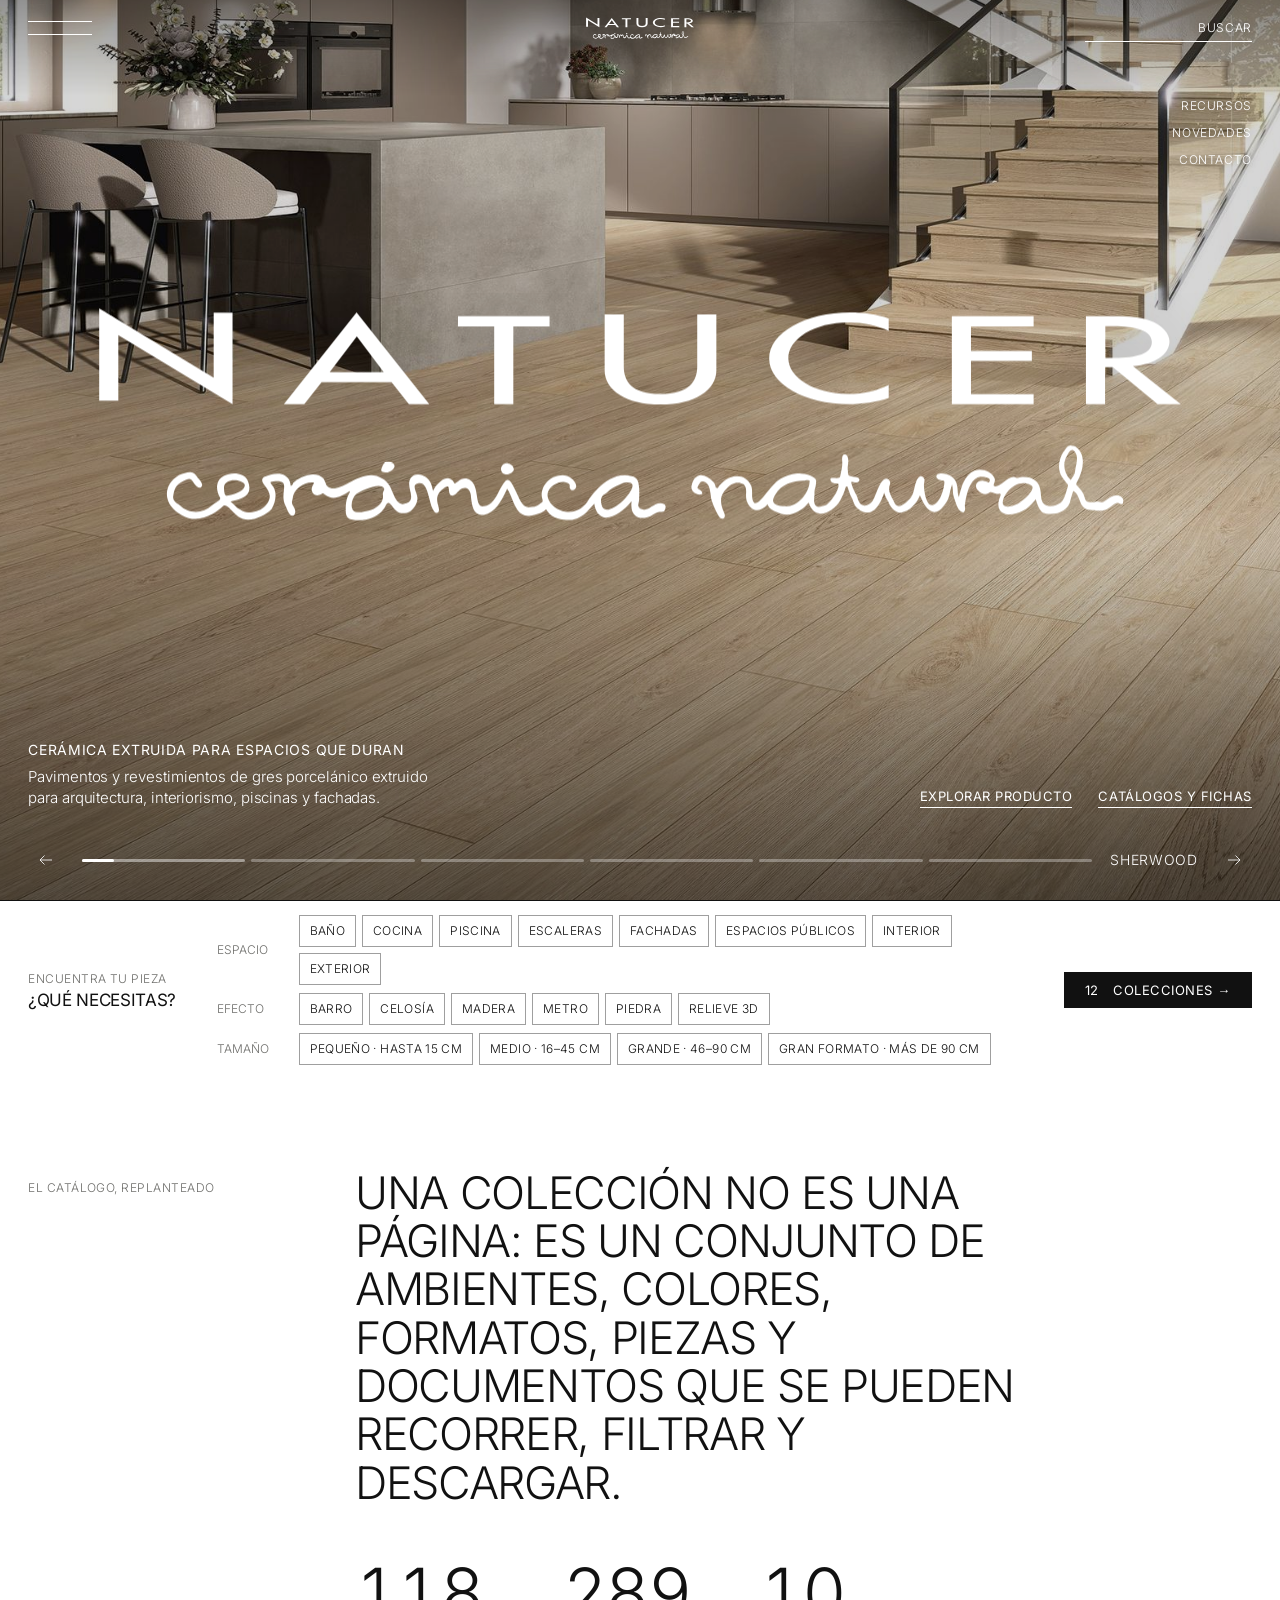
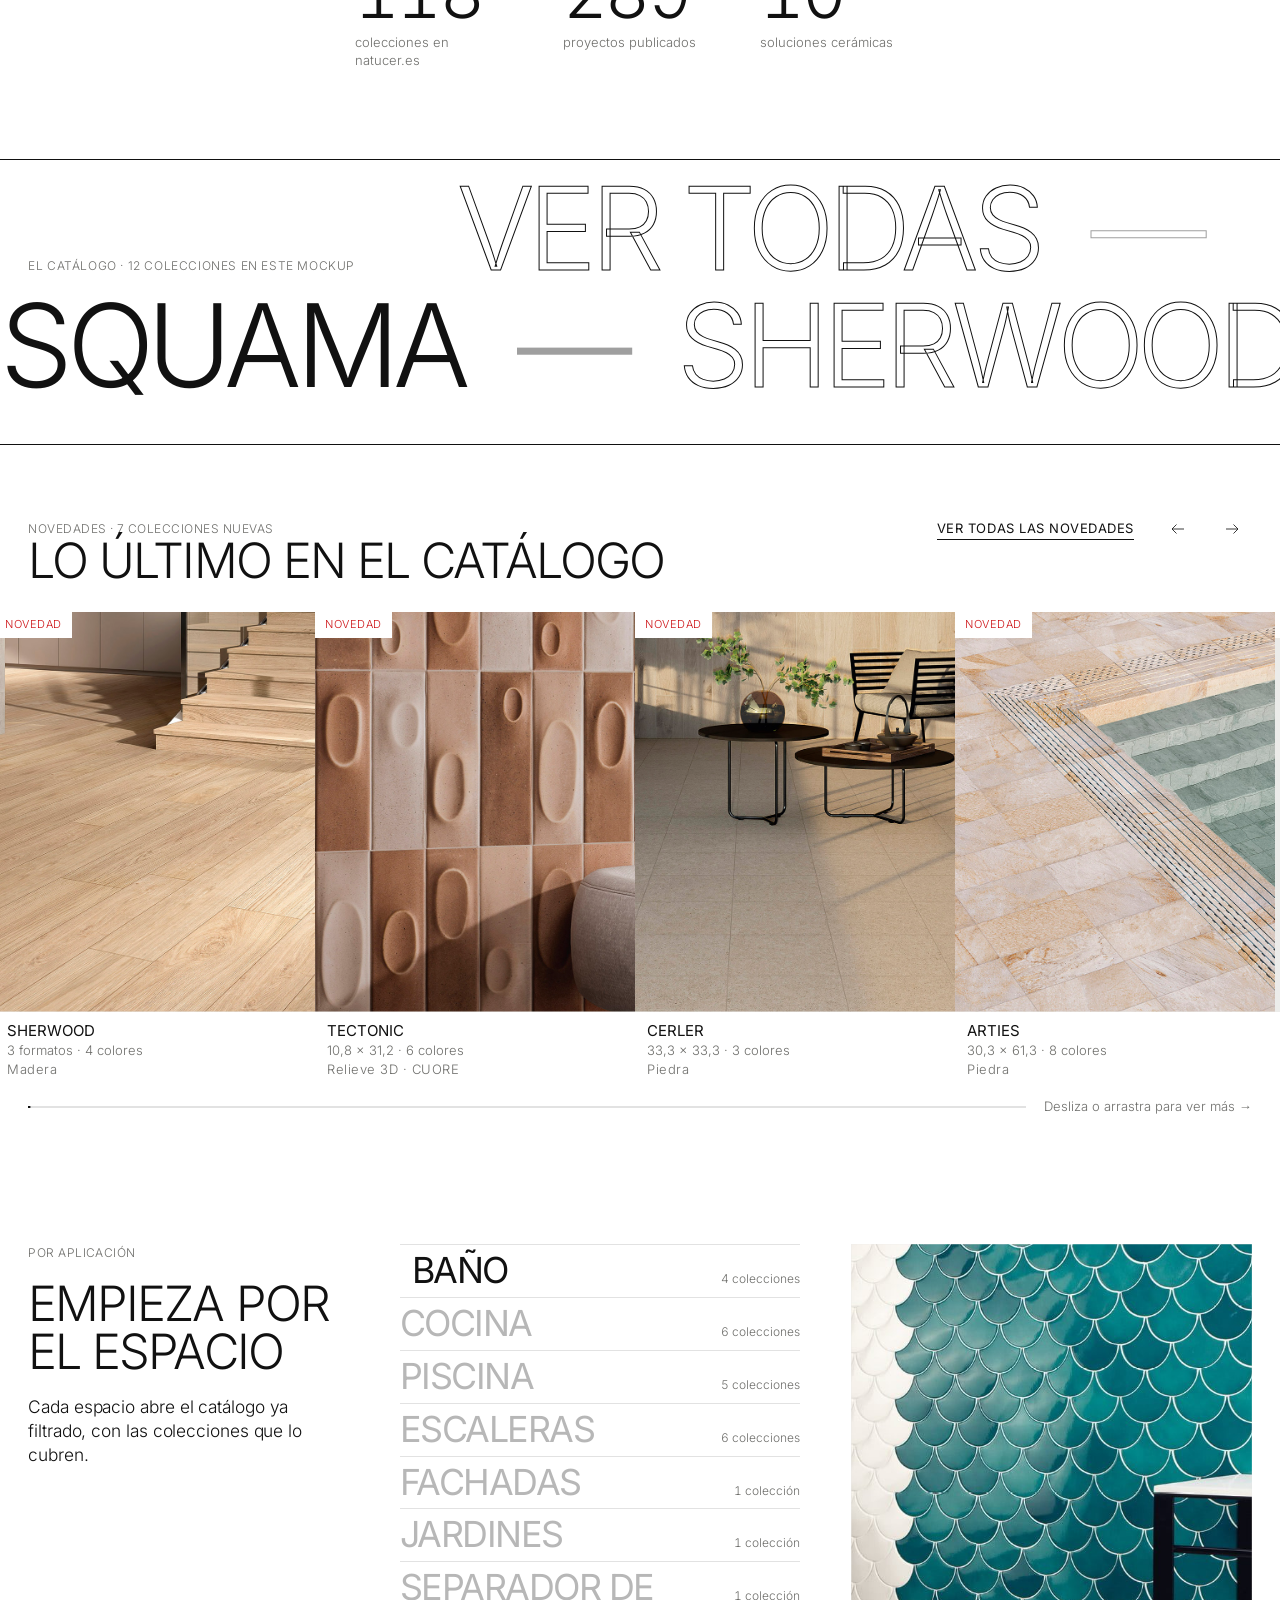
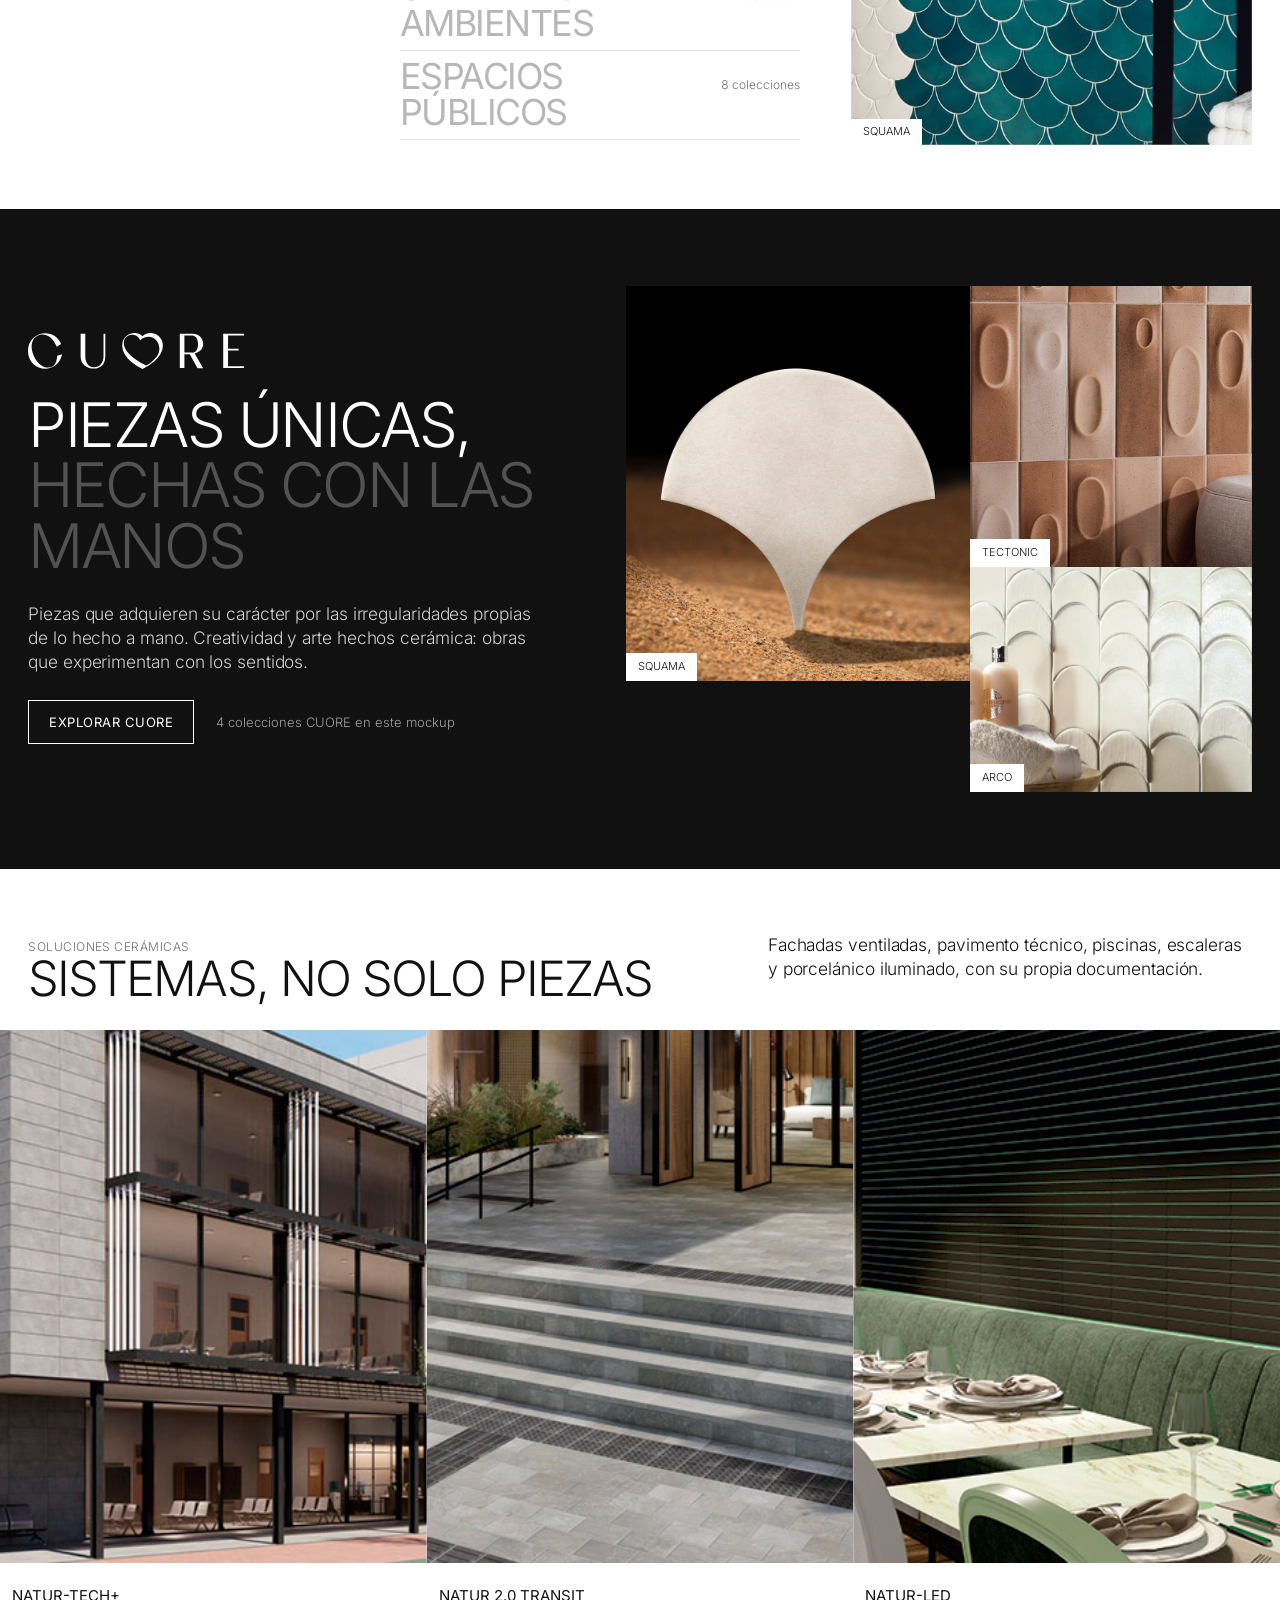
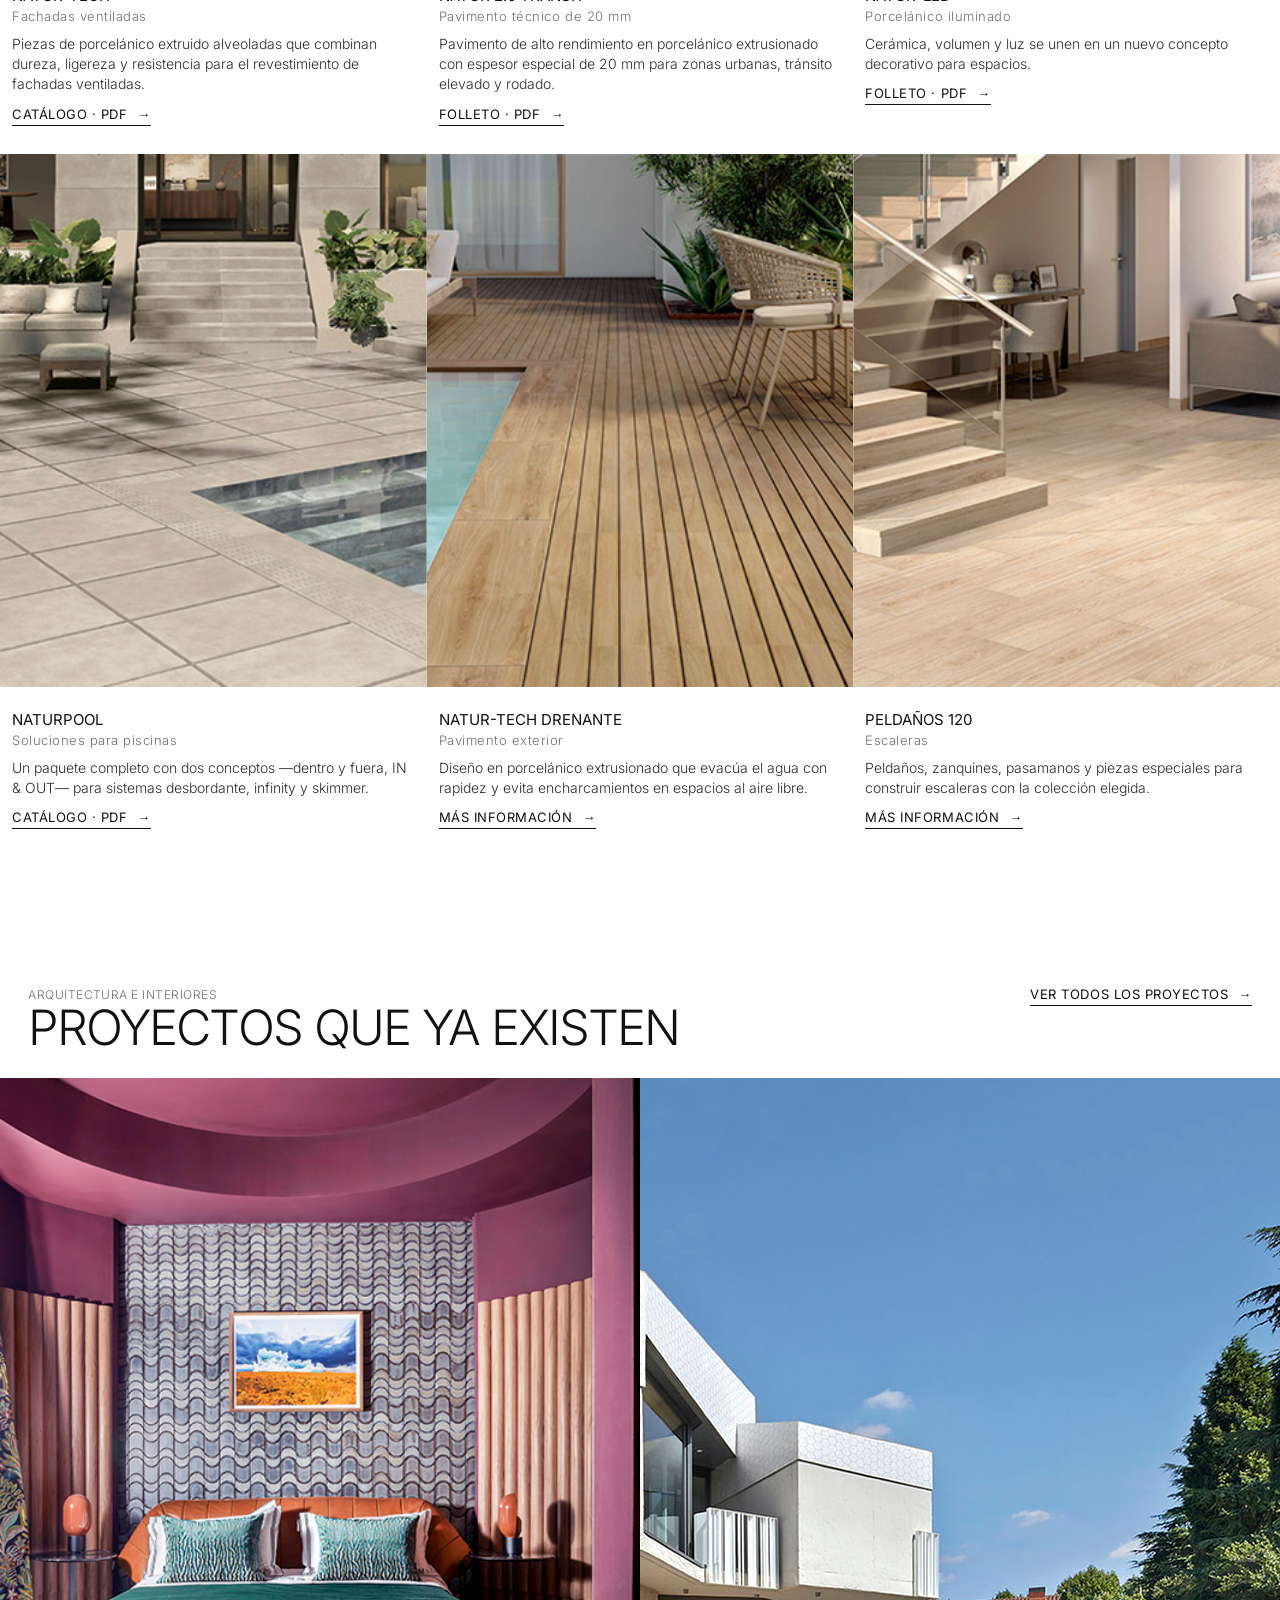
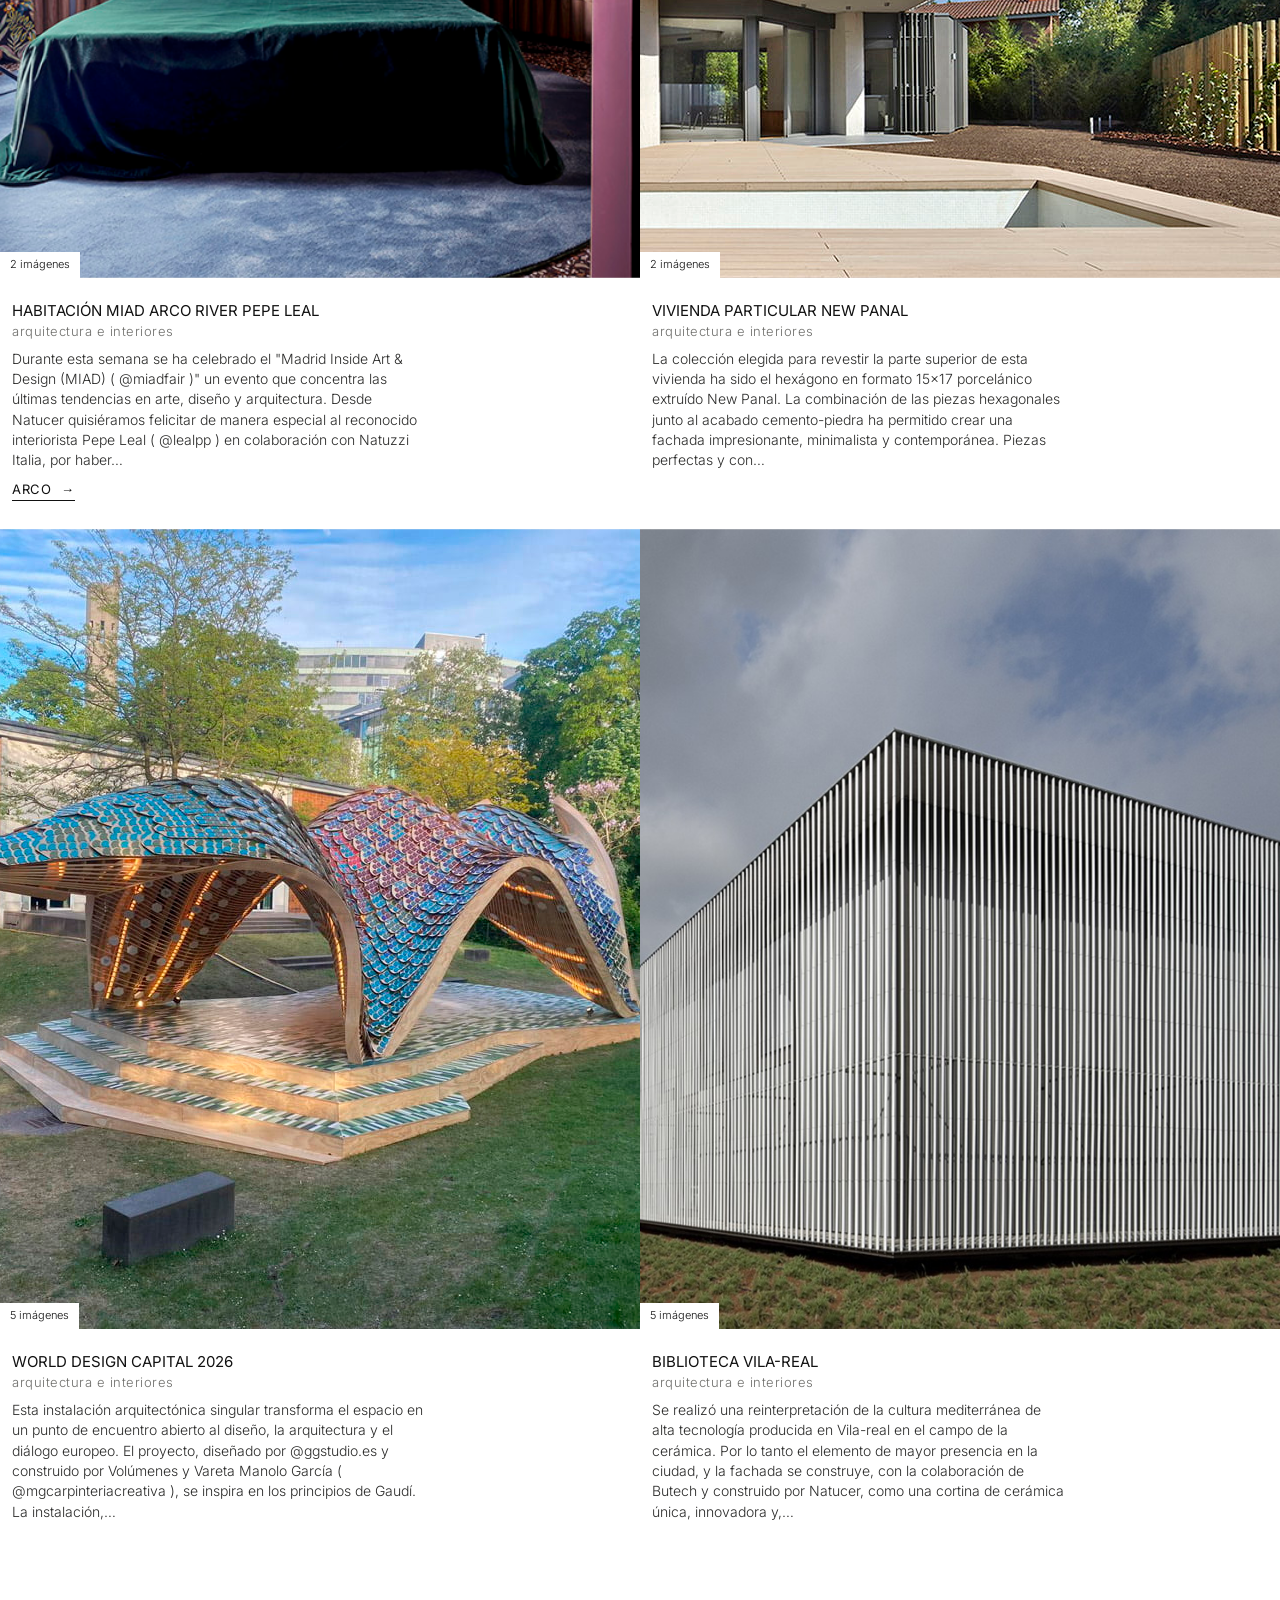
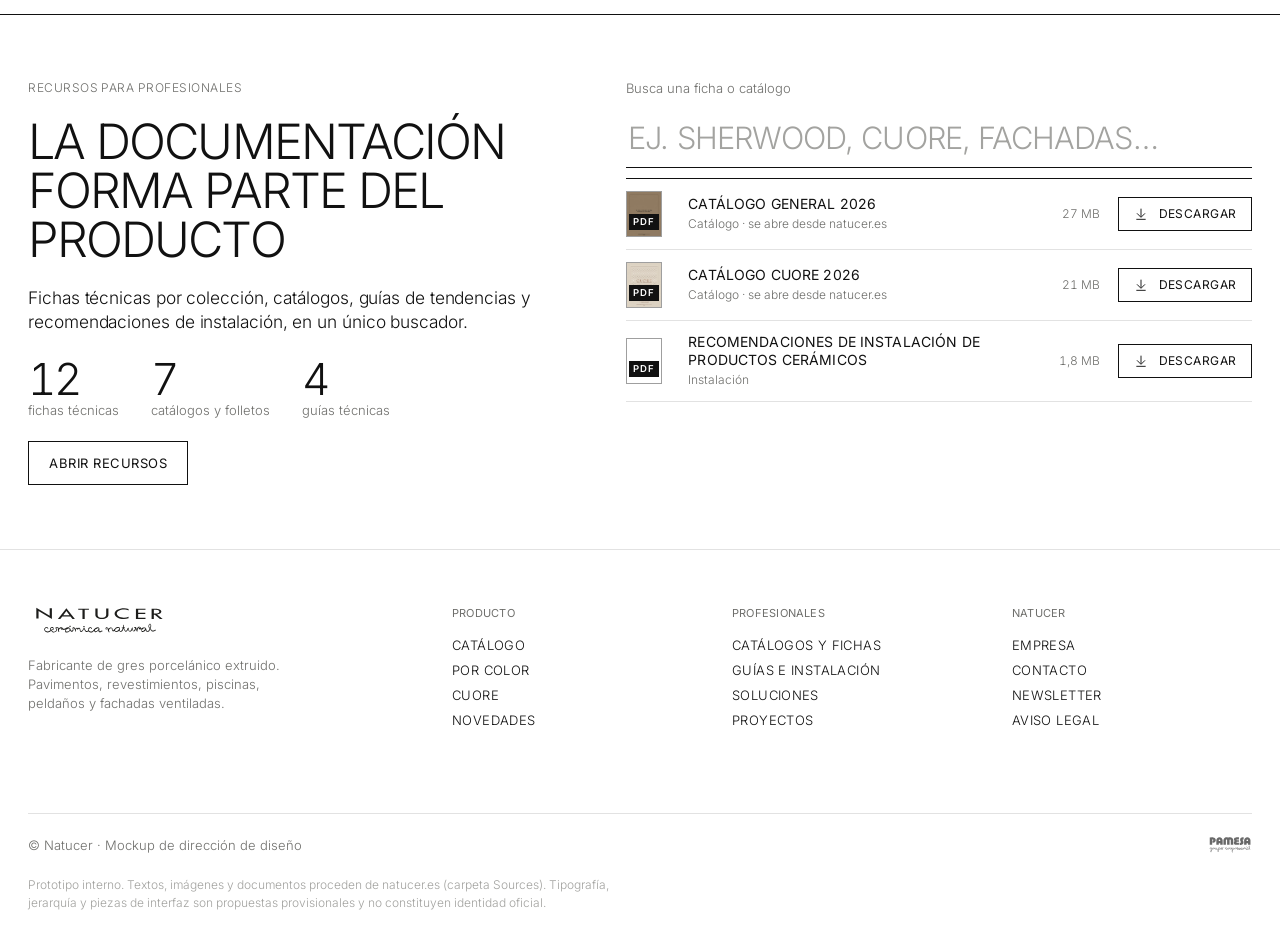
==== index.html @ c1e577dc "Web publicada del mockup Natucer Co-authored-by: Copilot <223556219+Copilot@users.noreply.github.com" ====
<!doctype html>
<html lang="es">
<head>
  <meta charset="utf-8">
  <meta name="viewport" content="width=device-width, initial-scale=1">
  <title>Natucer Â· CerÃ¡mica natural â€” Mockup de la nueva web</title>
  <meta name="description" content="Prototipo de direcciÃ³n para la futura web de Natucer: descubrimiento de producto, colecciones y documentaciÃ³n tÃ©cnica.">
  <meta name="robots" content="noindex, nofollow">
  <meta name="theme-color" content="#ffffff">
  <link rel="icon" href="assets/favicon.ico">
  <link rel="stylesheet" href="css/styles.css">
</head>
<body>
  <a class="skip-link" href="#main">Saltar al contenido</a>
  <div id="site-header"></div>
  <main id="main" tabindex="-1"></main>
  <div id="site-footer"></div>
  <div id="overlay-root"></div>
  <div id="toast" class="toast" role="status" aria-live="polite"></div>
  <noscript>Este prototipo necesita JavaScript.</noscript>
  <script src="js/data.js"></script>
  <script src="js/app.js"></script>
</body>
</html>
---- css/styles.css ----
/* Tokens de diseño — Natucer mockup (dirección v2: blanco, tinta, grotesca)
   Referencias de estilo: ERRE Arquitectura y Living Ceramics. Fondo blanco, texto casi negro,
   una sola sans, títulos en versales grandes, pies pequeños en gris. La fotografía es el color.
   Tipografía: PROVISIONAL (Inter, OFL; Zara usa Helvetica Now, comercial). Natucer no publica fuentes propias.
   El rojo #cd1316 (el acento más frecuente del CSS actual) se reserva para «Novedad». */

@font-face {
  font-family: "Inter";
  src: url([data-uri]) format("woff2");
  font-weight: 300 600;
  font-display: swap;
}

:root {
  --ink: #111111;
  --ink-soft: #2b2b2a;
  --muted: #6f6f6c;
  --faint: #a3a3a0;
  --paper: #ffffff;
  --paper-2: #f4f4f2;
  --stone: #ececea;
  --white: #ffffff;
  --line: rgba(17, 17, 17, 0.12);
  --line-strong: rgba(17, 17, 17, 0.4);
  --accent: #cd1316;
  --cuore: #111111;

  --sans: "Inter", "Helvetica Neue", Helvetica, Arial, sans-serif;
  --serif: var(--sans);

  --gutter: clamp(14px, 2.2vw, 32px);
  --maxw: 1800px;
  --header-h: 56px;
  --ease: cubic-bezier(0.2, 0.6, 0.2, 1);
  --t: 220ms;
  --pill: 0px;
}

@media (max-width: 760px) {
  :root { --header-h: 52px; }
}

/* Borde del contenedor: en pantallas m�s anchas que --maxw el contenido se centra; los elementos a sangre (hero) se alinean con �l */
:root { --edge: max(var(--gutter), calc((100vw - var(--maxw)) / 2 + var(--gutter))); }
@media (min-width: 2200px) { :root { --maxw: 2200px; --gutter: 44px; } }


*, *::before, *::after { box-sizing: border-box; }
html { -webkit-text-size-adjust: 100%; scroll-behavior: smooth; scroll-padding-top: calc(var(--header-h) + 16px); }
body {
  margin: 0;
  background: var(--paper);
  color: var(--ink);
  font-family: var(--sans);
  font-size: 16px;
  line-height: 1.55;
  -webkit-font-smoothing: antialiased;
  text-rendering: optimizeLegibility;
}
img, svg { display: block; max-width: 100%; }
img { height: auto; }
a { color: inherit; text-decoration: none; }
button { font: inherit; color: inherit; background: none; border: 0; padding: 0; cursor: pointer; }
input, select { font: inherit; color: inherit; }
h1, h2, h3, h4, p, ul, ol, dl, dd, figure { margin: 0; }
h1, h2, h3, h4 { font-weight: 400; }
ul, ol { padding: 0; list-style: none; }
table { border-collapse: collapse; width: 100%; }
[hidden] { display: none !important; }
:focus-visible { outline: 2px solid var(--ink); outline-offset: 3px; }
main:focus { outline: none; }

.skip-link {
  position: absolute; left: -9999px; top: 8px; z-index: 200;
  background: var(--ink); color: var(--paper); padding: 10px 14px; font-size: 14px;
}
.skip-link:focus { left: 8px; }
.sr-only {
  position: absolute; width: 1px; height: 1px; margin: -1px; padding: 0; overflow: hidden;
  clip: rect(0 0 0 0); white-space: nowrap; border: 0;
}

/* Tipografía: versales grandes en peso normal, subtítulos pequeños en gris */
.display {
  font-weight: 400; text-transform: uppercase;
  font-size: clamp(48px, 8.4vw, 150px); line-height: 0.92; letter-spacing: -0.035em;
}
.h1 { font-weight: 400; text-transform: uppercase; font-size: clamp(40px, 6.2vw, 104px); line-height: 0.95; letter-spacing: -0.03em; }
.h2 { font-weight: 400; text-transform: uppercase; font-size: clamp(30px, 4.2vw, 68px); line-height: 0.98; letter-spacing: -0.028em; }
.h3 { font-weight: 400; font-size: clamp(18px, 1.5vw, 22px); line-height: 1.2; letter-spacing: -0.005em; }
/* segunda voz del titular: mismo cuerpo, en gris */
.serif-i { font-style: normal; color: var(--faint); }
.eyebrow { font-size: 12px; letter-spacing: 0.02em; text-transform: uppercase; font-weight: 400; color: var(--muted); }
.lead { font-size: clamp(17px, 1.45vw, 22px); line-height: 1.38; letter-spacing: -0.01em; color: var(--ink); max-width: 52ch; }
.small { font-size: 13px; color: var(--muted); }
.num { font-variant-numeric: tabular-nums; }
.toast {
  position: fixed; left: 50%; bottom: 28px; transform: translate(-50%, 20px); opacity: 0; pointer-events: none;
  background: var(--ink); color: var(--paper); font-size: 14px; padding: 12px 18px; z-index: 400;
  transition: opacity var(--t) var(--ease), transform var(--t) var(--ease); max-width: calc(100vw - 40px);
}
.toast.is-on { opacity: 1; transform: translate(-50%, 0); }

html[data-motion="reduce"] { scroll-behavior: auto; }
html[data-motion="reduce"] *, html[data-motion="reduce"] *::before, html[data-motion="reduce"] *::after { transition-duration: 0.01ms !important; animation-duration: 0.01ms !important; }


.wrap { width: 100%; max-width: var(--maxw); margin: 0 auto; padding-inline: var(--gutter); }
.section { padding-block: clamp(64px, 8vw, 130px); }
.section--tight { padding-block: clamp(40px, 5vw, 80px); }
.rule { border-top: 1px solid var(--line); }
.section-head { display: flex; justify-content: space-between; align-items: flex-end; gap: 24px; margin-bottom: clamp(28px, 4vw, 56px); }
.section-head .h2 { max-width: 14ch; }
@media (max-width: 760px) { .section-head { flex-direction: column; align-items: flex-start; gap: 16px; } .section-head .rail__ctrl { display: none; } .section-head .lead { max-width: none !important; } }

/* ───────── Header ───────── */
.site-header {
  position: sticky; top: 0; z-index: 100; height: var(--header-h);
  background: color-mix(in srgb, var(--paper) 94%, transparent); backdrop-filter: blur(10px);
  border-bottom: 1px solid var(--line);
}
.site-header__bar { height: 100%; display: grid; grid-template-columns: 1fr auto 1fr; align-items: center; gap: 24px; }
.brand { display: block; flex: none; }
.brand img { height: 20px; width: auto; }
.nav { display: flex; align-items: stretch; height: 100%; gap: clamp(2px, 1vw, 14px); }
.nav__item { display: flex; align-items: center; }
.nav__link {
  position: relative; display: flex; align-items: center; height: 100%; padding: 0 clamp(8px, 1vw, 14px);
  font-size: 17px; letter-spacing: -0.01em; color: var(--ink);
}
.nav__link::after {
  content: ""; position: absolute; left: clamp(8px, 1vw, 14px); right: clamp(8px, 1vw, 14px); bottom: 22px; height: 1px;
  background: var(--ink); transform: scaleX(0); transform-origin: left; transition: transform var(--t) var(--ease);
}
.nav__link:hover::after, .nav__link[aria-expanded="true"]::after, .nav__link.is-current::after { transform: scaleX(1); }
.nav__link .caret { width: 8px; height: 8px; margin-left: 7px; border-right: 1px solid currentColor; border-bottom: 1px solid currentColor; transform: rotate(45deg) translateY(-2px); }
.site-header__tools { justify-self: end; display: flex; align-items: center; gap: 6px; }
.tool-btn {
  display: inline-flex; align-items: center; gap: 10px; height: 40px; padding: 0 12px; font-size: 14px; border: 1px solid transparent;
}
.tool-btn:hover { border-color: var(--line-strong); }
.tool-btn svg { width: 18px; height: 18px; stroke: currentColor; fill: none; stroke-width: 1.4; }
.tool-btn kbd { font-family: var(--sans); font-size: 11px; color: var(--muted); border: 1px solid var(--line-strong); padding: 1px 6px; }
.lang { display: flex; font-size: 12px; letter-spacing: 0.08em; color: var(--muted); }
.lang button { padding: 6px 8px; }
.lang .is-on { color: var(--ink); font-weight: 600; }
.burger { display: none; width: 44px; height: 44px; align-items: center; justify-content: center; }
.burger span, .burger span::before { display: block; width: 22px; height: 1.5px; background: var(--ink); position: relative; transition: transform var(--t) var(--ease); }
.burger span::before { content: ""; position: absolute; top: 7px; left: 0; }
.burger[aria-expanded="true"] span { transform: translateY(3.5px) rotate(45deg); }
.burger[aria-expanded="true"] span::before { transform: translateY(-7px) rotate(-90deg); top: 7px; }

/* Mega menú */
.mega {
  position: absolute; left: 0; right: 0; top: 100%; background: var(--paper); border-bottom: 1px solid var(--line);
  opacity: 0; visibility: hidden; transform: translateY(-6px); transition: opacity var(--t) var(--ease), transform var(--t) var(--ease), visibility var(--t);
}
.mega.is-open { opacity: 1; visibility: visible; transform: none; }
.mega__inner { display: grid; grid-template-columns: repeat(3, minmax(0, 1fr)) minmax(0, 1.8fr); gap: clamp(24px, 3vw, 56px); padding-block: 40px 44px; }
.mega h3 { margin-bottom: 14px; }
.mega li a { display: flex; justify-content: space-between; gap: 12px; padding: 6px 0; font-size: 17px; letter-spacing: -0.01em; border-bottom: 1px solid transparent; }
.mega li a:hover { border-color: var(--ink); }
.mega li a span { color: var(--faint); font-size: 12px; align-self: center; }
.mega__feature { display: grid; grid-template-columns: 1fr 1fr; gap: 14px; }
.mega__feature a { display: block; }
.mega__feature .media { aspect-ratio: 4/3; overflow: hidden; background: var(--stone); }
.mega__feature img { width: 100%; height: 100%; object-fit: cover; transition: transform 600ms var(--ease); }
.mega__feature a:hover img { transform: scale(1.04); }
.mega__feature p { margin-top: 10px; font-size: 14px; text-transform: uppercase; line-height: 1.1; }
.mega__all { grid-column: 1 / -1; display: flex; justify-content: space-between; align-items: center; border-top: 1px solid var(--line); padding-top: 18px; font-size: 14px; }

/* Navegación móvil */
.mobile-nav {
  position: fixed; inset: var(--header-h) 0 0 0; z-index: 99; background: var(--paper); overflow-y: auto; padding: 8px var(--gutter) 40px;
  transform: translateX(100%); visibility: hidden; transition: transform 300ms var(--ease), visibility 300ms;
}
.mobile-nav.is-open { transform: none; visibility: visible; }
.mobile-nav a, .mobile-nav summary { display: flex; justify-content: space-between; align-items: center; font-size: 30px; text-transform: uppercase; letter-spacing: -0.02em; line-height: 1.1; padding: 16px 0; border-bottom: 1px solid var(--line); cursor: pointer; list-style: none; }
.mobile-nav summary::-webkit-details-marker { display: none; }
.mobile-nav details a { font-size: 16px; text-transform: none; letter-spacing: 0; padding: 12px 0 12px 12px; }
.mobile-nav .small { margin-top: 24px; display: block; }

@media (max-width: 1020px) {
  .site-header__bar { display: flex; justify-content: space-between; }
  .nav, .tool-btn kbd, .site-header__tools .lang, .tool-btn .label { display: none; }
  .burger { display: inline-flex; }
  .mega { display: none; }
}
@media (min-width: 1021px) { .mobile-nav { display: none; } }

/* Búsqueda global (overlay) */
.overlay { position: fixed; inset: 0; z-index: 300; display: none; }
.overlay.is-open { display: block; }
.overlay__scrim { position: absolute; inset: 0; background: rgba(32, 32, 30, 0.5); }
.search-panel {
  position: relative; background: var(--paper); max-width: 880px; margin: 8vh auto 0; padding: 22px 28px 28px; max-height: 84vh; overflow: auto;
}
@media (max-width: 760px) { .search-panel { margin: 0; max-height: 100vh; min-height: 100vh; padding: 18px var(--gutter); } }

/* Migas */
.crumbs { display: flex; flex-wrap: wrap; gap: 8px; font-size: 13px; text-transform: uppercase; color: var(--muted); padding-block: 22px 0; }
.crumbs a:hover { color: var(--ink); text-decoration: underline; text-underline-offset: 3px; }
.crumbs span[aria-hidden] { color: var(--faint); }

/* ───────── Footer ───────── */
.site-footer { background: var(--paper); color: var(--ink); padding-block: clamp(56px, 7vw, 120px) 28px; border-top: 1px solid var(--line); }
.site-footer a:hover { text-decoration: underline; text-underline-offset: 3px; }
.footer__top { display: grid; grid-template-columns: 1.6fr repeat(3, 1fr); gap: 40px; padding-bottom: clamp(48px, 6vw, 96px); }
.footer__brand img { height: 22px; width: auto; margin-bottom: 22px; }
.footer__brand p { color: var(--muted); max-width: 34ch; font-size: 15px; }
.site-footer h4 { font-size: 12px; letter-spacing: 0.02em; text-transform: uppercase; font-weight: 400; color: var(--muted); margin-bottom: 14px; }
.site-footer li { margin-bottom: 8px; font-size: 16px; letter-spacing: -0.01em; }
.footer__bottom { display: flex; justify-content: space-between; align-items: center; gap: 24px; flex-wrap: wrap; border-top: 1px solid var(--line); padding-top: 22px; font-size: 13px; color: var(--muted); }
.footer__bottom img { height: 18px; opacity: 0.8; }
.footer__note { margin-top: 22px; font-size: 12px; color: var(--faint); max-width: 90ch; }
@media (max-width: 900px) { .footer__top { grid-template-columns: 1fr 1fr; } .footer__brand { grid-column: 1 / -1; } }




/* ───────── Botones y enlaces ───────── */
.btn {
  display: inline-flex; align-items: center; justify-content: center; gap: 10px; min-height: 46px; padding: 0 24px; white-space: nowrap; border-radius: var(--pill);
  border: 1px solid var(--ink); font-size: 15px; letter-spacing: -0.005em; background: transparent; color: var(--ink);
  transition: background var(--t) var(--ease), color var(--t) var(--ease);
}
.btn:hover { background: var(--ink); color: var(--paper); }
.btn--solid { background: var(--ink); color: var(--paper); }
.btn--solid:hover { background: transparent; color: var(--ink); }
.btn--light { border-color: var(--paper); color: var(--paper); }
.btn--light:hover { background: var(--paper); color: var(--ink); }
.btn--sm { min-height: 34px; padding: 0 16px; font-size: 14px; }
.btn svg { width: 16px; height: 16px; stroke: currentColor; fill: none; stroke-width: 1.4; flex: none; }
.link-arrow { display: inline-flex; align-items: center; gap: 10px; font-size: 15px; border-bottom: 1px solid currentColor; padding-bottom: 3px; }
.link-arrow::after { content: "→"; transition: transform var(--t) var(--ease); }
.link-arrow:hover::after { transform: translateX(4px); }
.icon-btn { width: 44px; height: 44px; border-radius: 50%; display: inline-flex; align-items: center; justify-content: center; border: 1px solid var(--line-strong); transition: background var(--t), color var(--t); }
.icon-btn:hover:not(:disabled) { background: var(--ink); color: var(--paper); }
.icon-btn:disabled { opacity: 0.35; cursor: default; }
.icon-btn svg { width: 18px; height: 18px; stroke: currentColor; fill: none; stroke-width: 1.4; }

/* ───────── Tags y chips ───────── */
.tags { display: flex; flex-wrap: wrap; gap: 6px; }
.tag { display: inline-flex; align-items: center; font-size: 12px; letter-spacing: 0.02em; text-transform: uppercase; color: var(--muted); }
.tag--cuore { color: var(--ink); }
.tag--new { color: var(--accent); }
.tags .tag + .tag::before { content: "·"; margin: 0 6px; color: var(--faint); }
.chip {
  display: inline-flex; align-items: center; gap: 8px; min-height: 38px; padding: 0 16px; border: 1px solid var(--line-strong); border-radius: var(--pill);
  font-size: 15px; letter-spacing: -0.005em; background: transparent; transition: background var(--t), color var(--t), border-color var(--t); white-space: nowrap;
}
.chip:hover { border-color: var(--ink); }
.chip[aria-pressed="true"], .chip.is-on { background: var(--ink); color: var(--paper); border-color: var(--ink); }
.chip .x { font-size: 16px; line-height: 1; opacity: 0.7; }
.chip--sm { min-height: 32px; padding: 0 13px; font-size: 14px; }
.swatch { display: inline-block; width: 14px; height: 14px; border-radius: 50%; border: 1px solid rgba(32, 32, 30, 0.25); flex: none; }
.swatches { display: inline-flex; gap: 4px; align-items: center; }
.swatches .swatch { width: 11px; height: 11px; }

/* ───────── Control segmentado (píldora, como el selector de vistas de ERRE) ───────── */
.seg { display: inline-flex; border: 1px solid var(--ink); border-radius: var(--pill); padding: 4px; gap: 2px; }
.seg button { display: inline-flex; align-items: center; gap: 8px; height: 38px; padding: 0 16px; font-size: 14px; text-transform: uppercase; letter-spacing: 0.01em; color: var(--muted); border-radius: var(--pill); transition: background var(--t), color var(--t); }
.seg button:hover { color: var(--ink); }
.seg button[aria-pressed="true"] { background: var(--ink); color: var(--paper); }
.seg svg { width: 16px; height: 16px; stroke: currentColor; fill: none; stroke-width: 1.4; }
.seg--icons button { padding: 0 14px; }
/* ───────── Cards: imagen grande, pie mínimo ───────── */
.ccard { display: block; position: relative; }
.ccard__media { position: relative; aspect-ratio: 4/3; overflow: hidden; background: var(--stone); }
.ccard__media img { position: absolute; inset: 0; width: 100%; height: 100%; object-fit: cover; transition: transform 900ms var(--ease), opacity 500ms var(--ease); }
.ccard__media img + img { opacity: 0; }
.ccard:hover .ccard__media img:first-child { transform: scale(1.03); }
.ccard.has-alt:hover .ccard__media img + img { opacity: 1; transform: scale(1.03); }
.ccard__tags { display: none; }
.ccard__body { padding-top: 12px; display: grid; gap: 2px; }
.ccard__name { font-size: 16px; font-weight: 400; text-transform: uppercase; letter-spacing: 0; line-height: 1.2; display: flex; gap: 12px; align-items: baseline; }
.ccard__name .tag { font-size: 11px; }
.ccard__meta { font-size: 14px; color: var(--muted); display: flex; flex-wrap: wrap; gap: 0 8px; align-items: center; }
.ccard__meta i { font-style: normal; color: var(--faint); }
.ccard__facts { display: flex; align-items: center; gap: 12px; padding-top: 6px; }
.ccard__facts .small { margin-left: auto; }

.vcard { display: block; }
.vcard__media { position: relative; aspect-ratio: 4/3; overflow: hidden; background: var(--stone); }
.vcard__media img { width: 100%; height: 100%; object-fit: cover; transition: transform 900ms var(--ease); }
.vcard:hover .vcard__media img { transform: scale(1.03); }
.vcard__flat { position: absolute; inset: 0; display: flex; align-items: flex-end; padding: 14px; }
.vcard__flat span { font-size: 12px; text-transform: uppercase; background: rgba(255, 255, 255, 0.9); padding: 4px 10px; border-radius: var(--pill); }
.vcard__body { padding-top: 12px; display: grid; gap: 2px; }
.vcard__name { font-size: 16px; font-weight: 400; text-transform: uppercase; line-height: 1.2; display: flex; align-items: center; gap: 10px; }
.vcard__sub { font-size: 14px; color: var(--muted); }

/* Mosaico */
.tile { position: relative; display: block; overflow: hidden; background: var(--stone); min-height: 100%; }
.tile img { position: absolute; inset: 0; width: 100%; height: 100%; object-fit: cover; transition: transform 900ms var(--ease); }
.tile:hover img { transform: scale(1.03); }
.tile__cap { position: absolute; left: 0; right: 0; bottom: 0; padding: 40px 14px 12px; color: #fff; background: linear-gradient(to top, rgba(0,0,0,0.5), transparent); display: flex; justify-content: space-between; align-items: flex-end; gap: 12px; opacity: 0; transition: opacity var(--t); }
.tile:hover .tile__cap, .tile:focus-visible .tile__cap { opacity: 1; }
.tile__cap b { font-weight: 400; text-transform: uppercase; font-size: 15px; line-height: 1; }
.tile__cap small { font-size: 13px; opacity: 0.85; }
@media (hover: none) { .tile__cap { opacity: 1; } }
/* ───────── Documentos ───────── */
.docs { border-top: 1px solid var(--ink); }
.doc { display: grid; grid-template-columns: 56px minmax(0, 1fr) auto auto; gap: 18px; align-items: center; padding: 16px 0; border-bottom: 1px solid var(--line); }
.doc__ico { width: 44px; height: 56px; border-radius: 3px; border: 1px solid var(--line-strong); display: flex; align-items: flex-end; justify-content: center; padding-bottom: 6px; font-size: 9.5px; letter-spacing: 0.12em; font-weight: 600; background: var(--white); position: relative; overflow: hidden; }
.doc__ico img { position: absolute; inset: 0; width: 100%; height: 100%; object-fit: cover; }
.doc__ico span { position: relative; background: var(--ink); color: var(--paper); padding: 1px 4px; }
.doc__title { font-size: 17px; letter-spacing: -0.01em; line-height: 1.3; }
.doc__meta { font-size: 13px; color: var(--muted); margin-top: 2px; }
.doc__size { font-size: 13px; color: var(--muted); }
@media (max-width: 620px) { .doc { grid-template-columns: 44px minmax(0, 1fr); } .doc__size { display: none; } .doc .btn { grid-column: 2; justify-self: start; } }

/* ───────── Especificaciones ───────── */
.specs { display: grid; grid-template-columns: 1fr; border-top: 1px solid var(--ink); }
.specs > div { display: grid; grid-template-columns: minmax(110px, 0.38fr) 1fr; gap: 16px; padding: 14px 0; border-bottom: 1px solid var(--line); font-size: 15px; }
.specs dt { color: var(--muted); font-size: 13px; padding-top: 2px; }
.specs dd { margin: 0; }
.specs dd .chips { display: flex; flex-wrap: wrap; gap: 6px; }

/* Escala de formatos */
.fscale { display: flex; align-items: flex-end; gap: clamp(16px, 3vw, 40px); flex-wrap: wrap; padding: 8px 0 4px; }
.fscale__item { display: grid; gap: 10px; justify-items: start; background: none; text-align: left; cursor: default; }
.fscale__item svg { overflow: visible; }
.fscale__item .shape { fill: var(--stone); stroke: var(--ink); stroke-width: 1; vector-effect: non-scaling-stroke; transition: fill var(--t); }
.fscale__item:hover .shape, .fscale__item.is-on .shape { fill: #cfc8b9; stroke-width: 1.6; }
.fscale__lbl { font-size: 13px; line-height: 1.25; }
.fscale__lbl b { display: block; font-weight: 500; font-size: 15px; }
.fscale__lbl span { color: var(--muted); }

/* Badges de antideslizamiento */
.slip { display: inline-flex; align-items: baseline; gap: 6px; border: 1px solid var(--ink); border-radius: var(--pill); padding: 4px 12px; font-size: 13px; }
.slip b { font-weight: 500; font-size: 16px; line-height: 1; }
.slip span { color: var(--muted); font-size: 12px; }

/* ───────── Lightbox ───────── */
.lightbox { position: fixed; inset: 0; z-index: 320; background: rgba(24, 24, 22, 0.97); color: var(--paper); display: none; grid-template-rows: auto minmax(0, 1fr) auto; }
.lightbox.is-open { display: grid; }
.lightbox__top { display: flex; justify-content: space-between; align-items: center; padding: 14px var(--gutter); font-size: 13px; letter-spacing: 0.06em; }
.lightbox__stage { position: relative; min-height: 0; display: flex; align-items: center; justify-content: center; padding: 0 clamp(8px, 6vw, 96px); }
.lightbox__stage img { max-width: 100%; max-height: 100%; object-fit: contain; }
.lightbox__nav { position: absolute; top: 50%; transform: translateY(-50%); color: var(--paper); border-color: rgba(255, 255, 255, 0.35); }
.lightbox__nav:hover:not(:disabled) { background: var(--paper); color: var(--ink); }
.lightbox__nav--prev { left: clamp(8px, 1.6vw, 24px); }
.lightbox__nav--next { right: clamp(8px, 1.6vw, 24px); }
.lightbox__cap { padding: 16px var(--gutter) 22px; max-width: 900px; font-size: 14px; color: rgba(246, 244, 239, 0.85); max-height: 28vh; overflow: auto; }
.lightbox__cap b { display: block; font-weight: 400; text-transform: uppercase; font-size: 20px; color: var(--paper); margin-bottom: 4px; }
.lightbox .icon-btn { color: var(--paper); border-color: rgba(255, 255, 255, 0.35); }
.lightbox .icon-btn:hover { background: var(--paper); color: var(--ink); }

/* ───────── Buscador (campo + sugerencias) ───────── */
.searchbox { position: relative; }
.searchbox__field { display: flex; align-items: center; gap: 14px; border-bottom: 1px solid var(--ink); padding-block: 6px; }
.searchbox__field svg { width: 22px; height: 22px; stroke: currentColor; fill: none; stroke-width: 1.3; flex: none; }
.searchbox input { flex: 1; min-width: 0; border: 0; background: transparent; outline: none; font-size: clamp(24px, 3vw, 44px); letter-spacing: -0.03em; height: 60px; }
.searchbox input::placeholder { color: var(--faint); }
.searchbox input::-webkit-search-cancel-button, .res__input::-webkit-search-cancel-button, .searchbox input::-webkit-search-decoration { -webkit-appearance: none; appearance: none; }
.searchbox__clear { font-size: 13px; color: var(--muted); padding: 6px 8px; }
.suggest { background: var(--paper); border: 1px solid var(--line-strong); border-top: 0; max-height: 58vh; overflow: auto; }
.searchbox .suggest { position: absolute; left: 0; right: 0; top: 100%; z-index: 40; }
.suggest__group { padding: 12px 18px 4px; font-size: 10.5px; letter-spacing: 0.16em; text-transform: uppercase; color: var(--muted); }
.suggest button, .suggest a { width: 100%; display: flex; align-items: center; gap: 14px; text-align: left; padding: 9px 18px; font-size: 15px; }
.suggest button:hover, .suggest [aria-selected="true"] { background: var(--paper-2); }
.suggest small { margin-left: auto; color: var(--muted); font-size: 12px; }
.suggest .thumb { width: 44px; height: 32px; object-fit: cover; background: var(--stone); flex: none; }
.suggest mark { background: none; color: inherit; font-weight: 600; }
.suggest__empty { padding: 18px; color: var(--muted); font-size: 14px; }



@media (max-width: 520px) { .seg button { padding: 0 12px; } }

/* ───────── Hero inmersivo (Living) ───────── */
.hero { position: relative; height: calc(100svh - var(--header-h)); min-height: 560px; max-height: min(1000px, 62vw); overflow: hidden; background: #222; color: #fff; }
.hero__stage { position: absolute; inset: 0; }
.hero__slide { position: absolute; inset: 0; opacity: 0; transition: opacity 900ms var(--ease); }
.hero__slide.is-active { opacity: 1; }
.hero__slide img { width: 100%; height: 100%; object-fit: cover; }
.hero__stage::after { content: ""; position: absolute; inset: 0; background: linear-gradient(to top, rgba(0, 0, 0, 0.6), rgba(0, 0, 0, 0) 60%), linear-gradient(to bottom, rgba(0, 0, 0, 0.35), rgba(0, 0, 0, 0) 22%); pointer-events: none; }
.hero__text { position: absolute; z-index: 2; left: var(--edge); right: var(--edge); bottom: clamp(28px, 4vw, 56px); display: grid; grid-template-columns: minmax(0, 1fr) auto; gap: 24px 48px; align-items: end; }
.hero__text .display { grid-column: 1 / -1; max-width: 15ch; font-size: clamp(44px, 6.6vw, 112px); }
.hero__text .serif-i { color: rgba(255, 255, 255, 0.62); }
.hero__text .eyebrow { display: none; }
.hero__text .lead { color: #fff; max-width: 40ch; }
.hero__actions { display: flex; align-items: center; gap: 12px; flex-wrap: wrap; justify-content: flex-end; }
.hero .btn { border-color: #fff; color: #fff; }
.hero .btn:hover { background: #fff; color: var(--ink); }
.hero .btn--solid { background: #fff; color: var(--ink); }
.hero .btn--solid:hover { background: transparent; color: #fff; }
.hero .link-arrow { color: #fff; }
.hero__label { position: absolute; z-index: 3; right: var(--edge); top: clamp(18px, 2.4vw, 32px); display: flex; align-items: center; gap: 18px; font-size: 14px; text-transform: uppercase; }
.hero__count { opacity: 0.8; }
.hero__count b { font-weight: 400; opacity: 1; color: #fff; }
.hero__info { display: flex; gap: 10px; align-items: baseline; }
.hero__name:hover { text-decoration: underline; text-underline-offset: 4px; }
.hero__info span { opacity: 0.7; text-transform: none; white-space: nowrap; }
.hero__ctrl { display: flex; gap: 6px; }
.hero .icon-btn { border-color: rgba(255, 255, 255, 0.6); color: #fff; width: 40px; height: 40px; }
.hero .icon-btn:hover:not(:disabled) { background: #fff; color: var(--ink); }
@media (max-width: 900px) {
  .hero__text { grid-template-columns: 1fr; }
  .hero__actions { justify-content: flex-start; }
  .hero__info span { display: none; }
}

/* ───────── "Encuentra tu pieza": barra enmarcada (ERRE) ───────── */
.strip { padding-block: clamp(20px, 2.4vw, 36px) 0; }
.strip__grid { display: grid; grid-template-columns: 190px minmax(0, 1fr) auto; gap: clamp(20px, 3vw, 48px); align-items: center; padding: 22px clamp(18px, 2.4vw, 36px); border: 1px solid var(--ink); border-radius: 12px; max-width: calc(var(--maxw) - 2 * var(--gutter)); }
.strip__intro .h3 { font-size: 22px; text-transform: uppercase; letter-spacing: -0.02em; }
.strip__intro .eyebrow { display: block; margin-bottom: 2px; }
.strip__rows { display: grid; gap: 8px; }
.strip__row { display: grid; grid-template-columns: 70px minmax(0, 1fr); align-items: center; gap: 12px; }
.strip__lbl { font-size: 12px; text-transform: uppercase; color: var(--muted); }
.strip__chips { display: flex; flex-wrap: wrap; gap: 6px; }
.strip .chip { min-height: 32px; padding: 0 13px; font-size: 14px; }
.strip__go { display: grid; gap: 8px; justify-items: center; }
.strip__reset { text-decoration: underline; text-underline-offset: 3px; }
@media (max-width: 1100px) { .strip__grid { grid-template-columns: 1fr; gap: 16px; } .strip__go { justify-items: start; grid-auto-flow: column; justify-content: start; align-items: center; gap: 18px; } }
@media (max-width: 620px) { .strip__row { grid-template-columns: 1fr; gap: 6px; } }

/* ───────── Intro editorial ───────── */
.intro { display: grid; grid-template-columns: minmax(0, 3fr) minmax(0, 9fr); gap: 24px var(--gutter); padding-block: clamp(72px, 10vw, 170px) clamp(40px, 6vw, 96px); align-items: start; }
.intro .eyebrow { padding-top: 10px; }
.intro__text { font-size: clamp(28px, 4vw, 64px); font-weight: 300; line-height: 1.04; letter-spacing: -0.04em; max-width: 24ch; }
.intro__stats { grid-column: 2; display: flex; gap: clamp(24px, 5vw, 80px); flex-wrap: wrap; margin-top: 28px; }
.intro__stats li { font-size: 14px; color: var(--muted); max-width: 18ch; line-height: 1.35; }
.intro__stats b { display: block; font-weight: 300; font-size: clamp(44px, 5vw, 80px); letter-spacing: -0.04em; line-height: 1; color: var(--ink); margin-bottom: 6px; }
@media (max-width: 760px) { .intro { grid-template-columns: 1fr; } .intro__stats { grid-column: 1; } }

/* ───────── Rail de novedades ───────── */
.rail__ctrl { display: flex; gap: 6px; }
.rail { display: flex; gap: clamp(10px, 1.2vw, 18px); overflow-x: auto; scroll-snap-type: x mandatory; padding: 0 var(--edge) 8px; scrollbar-width: none; scroll-padding-inline: var(--edge); }
.rail__card { flex: none; width: clamp(240px, 27vw, 440px); scroll-snap-align: start; display: grid; gap: 12px; align-content: start; }
.rail__media { aspect-ratio: 4/5; overflow: hidden; background: var(--stone); }
.rail__media img { width: 100%; height: 100%; object-fit: cover; transition: transform 900ms var(--ease); }
.rail__card:hover .rail__media img { transform: scale(1.03); }
.rail__body { display: grid; gap: 2px; }
.rail__body .h3 { font-size: 16px; text-transform: uppercase; }
.rail__body .eyebrow { order: 3; text-transform: none; font-size: 14px; }
.rail__body .small { order: 2; }

/* ───────── Espacios ───────── */
.spaces { display: grid; grid-template-columns: minmax(0, 4fr) minmax(0, 5fr) minmax(0, 5fr); gap: clamp(24px, 4vw, 72px); align-items: start; }
.spaces__head { display: grid; gap: 18px; position: sticky; top: calc(var(--header-h) + 32px); }
.spaces__list li { border-top: 1px solid var(--line); }
.spaces__list li:last-child { border-bottom: 1px solid var(--line); }
.spaces__list a { display: flex; justify-content: space-between; align-items: baseline; gap: 16px; padding: 12px 0; transition: padding var(--t) var(--ease); }
.spaces__name { font-size: clamp(26px, 3vw, 46px); text-transform: uppercase; letter-spacing: -0.035em; line-height: 1; color: var(--ink); opacity: 0.28; transition: opacity var(--t); }
.spaces__list a.is-on { padding-left: 12px; }
.spaces__list a.is-on .spaces__name { opacity: 1; }
.spaces__n { font-size: 13px; white-space: nowrap; color: var(--muted); }
.spaces__n small { font-size: 13px; }
.spaces__preview { position: sticky; top: calc(var(--header-h) + 32px); aspect-ratio: 4/5; background: var(--stone); overflow: hidden; }
.spaces__preview figure { position: absolute; inset: 0; opacity: 0; transition: opacity 400ms var(--ease); }
.spaces__preview figure.is-on { opacity: 1; }
.spaces__preview img { width: 100%; height: 100%; object-fit: cover; }
.spaces__preview figcaption { position: absolute; left: 12px; bottom: 12px; background: #fff; padding: 5px 12px; font-size: 12px; text-transform: uppercase; border-radius: var(--pill); }
@media (max-width: 900px) {
  .spaces { grid-template-columns: 1fr; }
  .spaces__head, .spaces__preview { position: static; }
  .spaces__preview { display: none; }
  .spaces__name { opacity: 1; font-size: 30px; }
}

/* ───────── CUORE ───────── */
.cuore { background: var(--ink); color: #fff; padding-block: clamp(64px, 9vw, 150px); }
.cuore .lead { color: rgba(255, 255, 255, 0.8); }
.cuore .serif-i { color: rgba(255, 255, 255, 0.5); }
.cuore__grid { display: grid; grid-template-columns: minmax(0, 5fr) minmax(0, 6fr); gap: clamp(32px, 6vw, 112px); align-items: center; }
.cuore__text { display: grid; gap: 26px; justify-items: start; }
.cuore__logo { height: 40px; width: auto; filter: brightness(0) invert(1); }
.cuore__actions { display: flex; align-items: center; gap: 22px; flex-wrap: wrap; }
.cuore .btn--light { border-color: #fff; color: #fff; }
.cuore .btn--light:hover { background: #fff; color: var(--ink); }
.cuore .small { color: rgba(255, 255, 255, 0.6); }
.cuore__imgs { display: grid; grid-template-columns: 1.1fr 0.9fr; grid-template-rows: auto auto; gap: 10px; }
.cuore__imgs a { position: relative; display: block; overflow: hidden; background: #333; }
.cuore__imgs img { width: 100%; height: 100%; object-fit: cover; transition: transform 900ms var(--ease); }
.cuore__imgs a:hover img { transform: scale(1.03); }
.cuore__imgs span { position: absolute; left: 10px; bottom: 10px; background: #fff; color: var(--ink); padding: 4px 12px; font-size: 12px; text-transform: uppercase; border-radius: var(--pill); }
.cuore__a { grid-row: span 2; aspect-ratio: 1/1.15; }
.cuore__b { aspect-ratio: 1/1; }
.cuore__c { aspect-ratio: 1/0.8; }
@media (max-width: 900px) { .cuore__grid { grid-template-columns: 1fr; } }

/* ───────── Soluciones ───────── */
.solutions { display: grid; grid-template-columns: repeat(3, minmax(0, 1fr)); gap: clamp(28px, 3vw, 48px) clamp(12px, 1.4vw, 20px); }
.sol { display: grid; gap: 14px; align-content: start; }
.sol__media { aspect-ratio: 4/3; overflow: hidden; background: var(--stone); }
.sol__media img { width: 100%; height: 100%; object-fit: cover; transition: transform 900ms var(--ease); }
.sol:hover .sol__media img { transform: scale(1.03); }
.sol__body { display: grid; gap: 6px; justify-items: start; }
.sol__body .eyebrow { order: 2; text-transform: none; font-size: 14px; }
.sol__body .h3 { text-transform: uppercase; font-size: 16px; }
.sol__body p:not(.eyebrow) { order: 3; color: var(--ink-soft); font-size: 15px; max-width: 44ch; margin-top: 6px; }
.sol__body .link-arrow { order: 4; margin-top: 8px; }
@media (max-width: 980px) { .solutions { grid-template-columns: repeat(2, minmax(0, 1fr)); } }
@media (max-width: 620px) { .solutions { grid-template-columns: 1fr; } }

/* ───────── Proyectos ───────── */
.projects { display: grid; grid-template-columns: repeat(12, minmax(0, 1fr)); gap: clamp(28px, 3vw, 56px) clamp(10px, 1.2vw, 18px); align-items: start; }
.proj { display: grid; gap: 14px; align-content: start; }
.proj__media { position: relative; display: block; overflow: hidden; background: var(--stone); text-align: left; cursor: zoom-in; }
.proj__media img { width: 100%; height: 100%; object-fit: cover; transition: transform 900ms var(--ease); }
.proj__media:hover img { transform: scale(1.03); }
.proj__count { position: absolute; right: 10px; bottom: 10px; background: #fff; font-size: 12px; padding: 4px 12px; border-radius: var(--pill); }
.proj__body { display: grid; gap: 4px; justify-items: start; }
.proj__body .eyebrow { order: 2; text-transform: none; font-size: 14px; }
.proj__body .h3 { text-transform: uppercase; font-size: 16px; }
.proj__body p:not(.eyebrow) { order: 3; color: var(--ink-soft); font-size: 15px; max-width: 52ch; margin-top: 6px; }
.proj__body .link-arrow { order: 4; margin-top: 8px; }
.proj--0 { grid-column: span 7; } .proj--0 .proj__media { aspect-ratio: 4/3; }
.proj--1 { grid-column: span 5; } .proj--1 .proj__media { aspect-ratio: 4/5; }
.proj--2 { grid-column: span 5; } .proj--2 .proj__media { aspect-ratio: 4/5; }
.proj--3 { grid-column: span 7; } .proj--3 .proj__media { aspect-ratio: 4/3; }
@media (max-width: 800px) { .proj { grid-column: 1 / -1 !important; } }

/* ───────── Recursos (home) ───────── */
.resources-band { border-top: 1px solid var(--line); }
.res { display: grid; grid-template-columns: minmax(0, 5fr) minmax(0, 6fr); gap: clamp(32px, 6vw, 112px); align-items: start; }
.res__intro { display: grid; gap: 22px; justify-items: start; }
.res__stats { display: flex; gap: 32px; flex-wrap: wrap; }
.res__stats li { font-size: 13px; color: var(--muted); }
.res__stats b { display: block; font-weight: 300; font-size: 48px; letter-spacing: -0.04em; line-height: 1; color: var(--ink); }
.res__live { display: grid; gap: 10px; }
.res__input { width: 100%; height: 60px; border: 0; border-bottom: 1px solid var(--ink); background: transparent; font-size: 28px; letter-spacing: -0.03em; outline: none; }
.res__input::placeholder { color: var(--faint); }
@media (max-width: 900px) { .res { grid-template-columns: 1fr; } }


@media (max-width: 760px) { .hero { min-height: 520px; } .hero .icon-btn { width: 36px; height: 36px; } .hero__label { gap: 12px; } .hero__label { left: var(--edge); } }




.finder__head { display: grid; gap: 18px; padding-block: clamp(28px, 3.4vw, 52px) 24px; }
.finder__titlerow { display: flex; justify-content: space-between; align-items: center; gap: 16px; flex-wrap: wrap; }
.catbar { display: flex; flex-wrap: wrap; justify-content: center; gap: 2px clamp(4px, 1.2vw, 18px); border: 1px solid var(--ink); border-radius: 12px; padding: 14px clamp(12px, 2vw, 32px); }
.catbar button { font-size: clamp(14px, 1.3vw, 19px); text-transform: uppercase; letter-spacing: -0.005em; padding: 6px 14px; border: 1px solid transparent; border-radius: 4px; color: var(--ink); transition: border-color var(--t); }
.catbar button:hover { border-color: var(--line-strong); }
.catbar button[aria-pressed="true"] { border-color: var(--ink); }
.shortcuts { display: flex; flex-wrap: wrap; align-items: center; gap: 8px; padding-top: 2px; }
.shortcuts .eyebrow { margin-right: 6px; }
.finder__body { display: grid; grid-template-columns: 268px minmax(0, 1fr); gap: clamp(28px, 4vw, 64px); align-items: start; padding-bottom: clamp(64px, 8vw, 120px); padding-top: 12px; }

/* Filtros */
.filters { position: sticky; top: calc(var(--header-h) + 16px); max-height: calc(100vh - var(--header-h) - 32px); display: flex; flex-direction: column; }
.filters__top, .filters__bottom { display: none; }
.filters__scroll { overflow-y: auto; padding-right: 8px; scrollbar-width: thin; }
.fgroup { border-top: 1px solid var(--line); }
.fgroup summary { display: flex; justify-content: space-between; align-items: center; padding: 14px 0; cursor: pointer; list-style: none; font-size: 13px; text-transform: uppercase; font-weight: 400; }
.fgroup summary::-webkit-details-marker { display: none; }
.fgroup summary::after { content: "+"; font-weight: 300; font-size: 20px; line-height: 1; color: var(--muted); margin-left: auto; padding-left: 12px; }
.fgroup[open] summary::after { content: "–"; }
.fgroup__n { margin-left: 8px; background: var(--ink); color: var(--paper); font-size: 11px; min-width: 18px; height: 18px; border-radius: 9px; display: inline-flex; align-items: center; justify-content: center; }
.fgroup__opts { display: grid; gap: 2px; padding-bottom: 14px; }
.opt { display: grid; grid-template-columns: 18px minmax(0, 1fr) auto; align-items: center; gap: 10px; padding: 5px 0; cursor: pointer; font-size: 15px; letter-spacing: -0.005em; }
.opt input { position: absolute; opacity: 0; pointer-events: none; }
.opt__box { width: 16px; height: 16px; border: 1px solid var(--line-strong); display: inline-flex; align-items: center; justify-content: center; transition: background var(--t), border-color var(--t); }
.opt:hover .opt__box { border-color: var(--ink); }
.opt input:checked + .opt__box { background: var(--ink); border-color: var(--ink); }
.opt input:checked + .opt__box::after { content: ""; width: 8px; height: 4px; border-left: 1.5px solid var(--paper); border-bottom: 1.5px solid var(--paper); transform: rotate(-45deg) translate(1px, -1px); }
.opt input:focus-visible + .opt__box { outline: 2px solid var(--ink); outline-offset: 2px; }
.opt__lbl em { font-style: normal; color: var(--faint); font-size: 12px; margin-left: 4px; }
.opt__n { font-size: 12px; color: var(--faint); }
.opt.is-dim { opacity: 0.38; cursor: default; }
.is-color .opt__box { border: 0; width: 16px; height: 16px; }
.is-color .opt__box .swatch { width: 16px; height: 16px; }
.is-color .opt input:checked + .opt__box { background: none; box-shadow: 0 0 0 2px var(--paper), 0 0 0 3px var(--ink); border-radius: 50%; }
.is-color .opt input:checked + .opt__box::after { display: none; }
.more { justify-self: start; font-size: 13px; text-decoration: underline; text-underline-offset: 3px; padding: 8px 0 0; color: var(--muted); }

/* Barra de resultados */
.toolbar { display: flex; justify-content: space-between; align-items: center; gap: 16px; flex-wrap: wrap; padding-bottom: 18px; }
.toolbar__count { font-size: 14px; text-transform: uppercase; color: var(--muted); }
.toolbar__count b { font-weight: 400; font-size: 14px; color: var(--ink); margin-right: 4px; }
.toolbar__ctrl { display: flex; gap: 10px; flex-wrap: wrap; align-items: center; }
.sort select { height: 46px; border: 1px solid var(--ink); border-radius: var(--pill); background: transparent; padding: 0 38px 0 18px; font-size: 14px; text-transform: uppercase; appearance: none; cursor: pointer;
  background-image: linear-gradient(45deg, transparent 50%, var(--ink) 50%), linear-gradient(135deg, var(--ink) 50%, transparent 50%); background-position: calc(100% - 20px) 20px, calc(100% - 15px) 20px; background-size: 5px 5px; background-repeat: no-repeat; }
.active { display: flex; flex-wrap: wrap; gap: 6px; align-items: center; padding-bottom: 22px; }
.clear-all { font-size: 14px; text-decoration: underline; text-underline-offset: 3px; color: var(--muted); padding: 6px 8px; }

/* Vistas */
.rgrid { columns: 2; column-gap: clamp(10px, 1.2vw, 18px); }
.rgrid > * { break-inside: avoid; margin-bottom: clamp(32px, 3.4vw, 56px); }
.rgrid > :nth-child(4n+1) .ccard__media, .rgrid > :nth-child(4n+1) .vcard__media { aspect-ratio: 4/3; }
.rgrid > :nth-child(4n+2) .ccard__media, .rgrid > :nth-child(4n+2) .vcard__media { aspect-ratio: 4/5; }
.rgrid > :nth-child(4n+3) .ccard__media, .rgrid > :nth-child(4n+3) .vcard__media { aspect-ratio: 4/5; }
.rgrid > :nth-child(4n) .ccard__media, .rgrid > :nth-child(4n) .vcard__media { aspect-ratio: 4/3; }
.rmosaic { display: grid; grid-template-columns: repeat(4, minmax(0, 1fr)); grid-auto-rows: clamp(150px, 15vw, 240px); grid-auto-flow: dense; gap: 6px; }
.rmosaic .tile--w { grid-column: span 2; }
.rmosaic .tile--t { grid-row: span 2; }
@media (min-width: 1700px) { .rgrid { columns: 3; } }
.tbl-wrap { overflow-x: auto; border-top: 1px solid var(--ink); }
.tbl { min-width: 760px; font-size: 14px; }
.tbl th { text-align: left; font-size: 11px; letter-spacing: 0.14em; text-transform: uppercase; font-weight: 500; color: var(--muted); padding: 12px 12px 12px 0; border-bottom: 1px solid var(--line-strong); white-space: nowrap; position: sticky; top: 0; background: var(--paper); }
.tbl td { padding: 12px 12px 12px 0; border-bottom: 1px solid var(--line); vertical-align: middle; }
.tbl tbody tr { cursor: pointer; transition: background var(--t); }
.tbl tbody tr:hover { background: var(--paper-2); }
.tbl__thumb { width: 84px; padding-right: 16px; }
.tbl__thumb img, .tbl__flat { display: block; width: 72px; height: 52px; object-fit: cover; }
.tbl__name { display: block; text-transform: uppercase; font-size: 16px; line-height: 1.2; }
.tbl__name:hover { text-decoration: underline; text-underline-offset: 4px; text-decoration-thickness: 1px; }
.mini { display: inline-block; border: 1px solid var(--line-strong); border-radius: var(--pill); font-size: 12px; padding: 1px 9px; margin: 0 4px 4px 0; white-space: nowrap; }

.empty { padding: 56px 0; display: grid; gap: 18px; justify-items: start; max-width: 56ch; }

/* Móvil / tablet: filtros en panel inferior */
.filters-fab { display: none; }
.filters-scrim { display: none; }
@media (max-width: 980px) {
  .finder__body { grid-template-columns: 1fr; padding-top: 20px; }
  .filters {
    position: fixed; left: 0; right: 0; bottom: 0; top: auto; z-index: 150; max-height: 86vh; background: var(--paper); transform: translateY(100%); visibility: hidden;
    transition: transform 320ms var(--ease), visibility 320ms; padding: 0 var(--gutter);
  }
  .filters__top { display: flex; justify-content: space-between; align-items: center; padding: 14px 0; border-bottom: 1px solid var(--line); text-transform: uppercase; font-size: 18px; }
  .filters__bottom { display: block; padding: 14px 0 18px; border-top: 1px solid var(--line); }
  body.filters-open .filters { transform: none; visibility: visible; }
  body.filters-open .filters-scrim { display: block; position: fixed; inset: 0; z-index: 140; background: rgba(32, 32, 30, 0.5); }
  body.filters-open { overflow: hidden; }
  .filters-fab {
    display: inline-flex; align-items: center; gap: 10px; position: fixed; z-index: 120; left: 50%; transform: translateX(-50%); bottom: 18px; height: 48px; padding: 0 22px;
    background: var(--ink); color: var(--paper); font-size: 14px; letter-spacing: 0.02em;
  }
  .filters-fab svg { width: 18px; height: 18px; stroke: currentColor; fill: none; stroke-width: 1.4; }
  .filters-fab b { background: var(--paper); color: var(--ink); min-width: 20px; height: 20px; font-size: 11px; display: inline-flex; align-items: center; justify-content: center; }
  .rmosaic { grid-template-columns: repeat(3, minmax(0, 1fr)); }
}
@media (max-width: 700px) {
  .rgrid { column-gap: 10px; }
  .ccard__name { font-size: 14px; flex-wrap: wrap; gap: 2px 8px; }
  .ccard__meta { font-size: 12.5px; }
  .rmosaic { grid-template-columns: repeat(2, minmax(0, 1fr)); grid-auto-rows: 140px; }
  .toolbar__ctrl { width: 100%; }
}
@media (max-width: 460px) { .rgrid { columns: 1; } }




@media (max-width: 700px) {
  .catbar { flex-wrap: nowrap; justify-content: flex-start; overflow-x: auto; scrollbar-width: none; padding: 8px 10px; }
  .catbar button { flex: none; font-size: 14px; }
  .toolbar__ctrl .seg button { padding: 0 12px; font-size: 13px; }
}

/* Robustez fluida: las columnas de grid nunca crecen por su contenido */
.finder__head, .res-page__head { grid-template-columns: minmax(0, 1fr); }
.results { min-width: 0; }
@media (max-width: 980px) { .finder__body { grid-template-columns: minmax(0, 1fr); } }
.toolbar > * { min-width: 0; }
@media (max-width: 520px) { .toolbar__ctrl { width: 100%; justify-content: space-between; } .toolbar__ctrl .seg button { padding: 0 10px; } .sort select { max-width: 150px; } }

@media (max-width: 1100px) { .tbl { min-width: 0; } .tbl th:nth-child(4), .tbl td:nth-child(4) { display: none; } .tbl .mini { margin-bottom: 3px; } }
@media (max-width: 700px) { .tbl-wrap { margin-inline: calc(var(--gutter) * -1); padding-inline: var(--gutter); } .tbl { min-width: 640px; } .tbl th:nth-child(4), .tbl td:nth-child(4) { display: table-cell; } }

.ul { text-decoration: underline; text-underline-offset: 3px; text-decoration-thickness: 1px; }
.crumbs-row { display: flex; justify-content: space-between; align-items: center; gap: 16px; flex-wrap: wrap; padding-block: 0; }

/* Selector de colecciones */
.switcher { position: relative; margin-top: 14px; }
.switcher__btn { display: flex; align-items: center; gap: 12px; height: 42px; padding: 0 18px; border: 1px solid var(--ink); border-radius: var(--pill); font-size: 14px; text-transform: uppercase; }
.switcher__btn:hover { border-color: var(--ink); }
.switcher__btn b { font-weight: 400; }
.switcher .caret { width: 7px; height: 7px; border-right: 1px solid currentColor; border-bottom: 1px solid currentColor; transform: rotate(45deg) translateY(-2px); }
.switcher__list { position: absolute; right: 0; top: calc(100% + 6px); width: min(360px, 86vw); max-height: 60vh; overflow: auto; background: var(--paper); border: 1px solid var(--ink); border-radius: 12px; z-index: 60; }
.switcher__list a { display: grid; grid-template-columns: 56px 1fr auto; gap: 12px; align-items: center; padding: 8px 12px; }
.switcher__list a:hover, .switcher__list [aria-selected="true"] { background: var(--paper-2); }
.switcher__list img { width: 56px; height: 40px; object-fit: cover; }
.switcher__list span { text-transform: uppercase; font-size: 15px; }
.switcher__list small { color: var(--muted); font-size: 12px; }

/* Hero de colección: título en versales, imagen a todo el ancho, ficha debajo */
.chero { display: grid; grid-template-columns: repeat(12, minmax(0, 1fr)); column-gap: var(--gutter); row-gap: 20px; padding: clamp(20px, 2.4vw, 36px) var(--gutter) 0; max-width: var(--maxw); margin-inline: auto; }
.chero__text { display: contents; }
.chero__text > .tags { grid-column: 1 / -1; order: 0; }
.chero__text > .display { grid-column: 1 / -1; order: 1; font-size: clamp(56px, 12vw, 220px); line-height: 0.86; letter-spacing: -0.045em; margin-bottom: 6px; }
.chero__media { grid-column: 1 / -1; order: 2; position: relative; overflow: hidden; background: var(--stone); aspect-ratio: 16/8; max-height: 82vh; width: 100%; }
.chero__media img { position: absolute; inset: 0; width: 100%; height: 100%; object-fit: cover; }
.chero__text > .lead { grid-column: 1 / 7; order: 3; margin-top: 14px; font-size: clamp(20px, 2vw, 30px); letter-spacing: -0.02em; line-height: 1.2; }
.chero__text > .facts { grid-column: 8 / -1; order: 4; margin-top: 14px; }
.chero__text > .chero__actions { grid-column: 1 / 7; order: 5; }
.facts { display: grid; grid-template-columns: repeat(2, minmax(0, 1fr)); gap: 0 28px; width: 100%; border-top: 1px solid var(--ink); }
.facts > div { padding: 12px 0; border-bottom: 1px solid var(--line); display: grid; gap: 2px; }
.facts dt { font-size: 12px; text-transform: uppercase; color: var(--muted); }
.facts dd { margin: 0; font-size: 16px; letter-spacing: -0.005em; }
.chero__actions { display: flex; gap: 10px; flex-wrap: wrap; }
@media (max-width: 900px) {
  .chero__media { aspect-ratio: 4/5; max-height: 70vh; }
  .chero__text > .lead, .chero__text > .facts, .chero__text > .chero__actions { grid-column: 1 / -1; }
}
/* Navegación interna */
.subnav { position: sticky; top: var(--header-h); z-index: 50; background: color-mix(in srgb, var(--paper) 95%, transparent); backdrop-filter: blur(8px); border-block: 1px solid var(--line); margin-top: clamp(24px, 3vw, 48px); }
.subnav__in { display: flex; gap: clamp(14px, 2.4vw, 36px); overflow-x: auto; scrollbar-width: none; }
.subnav a { padding: 15px 0; font-size: 14px; text-transform: uppercase; white-space: nowrap; color: var(--muted); border-bottom: 1px solid transparent; margin-bottom: -1px; transition: color var(--t), border-color var(--t); }
.subnav a:hover { color: var(--ink); }
.subnav a.is-on { color: var(--ink); border-color: var(--ink); }

.csec { padding-block: clamp(56px, 7vw, 112px); }
.csec__head { display: flex; justify-content: space-between; align-items: flex-end; gap: 16px; margin-bottom: clamp(24px, 3vw, 44px); flex-wrap: wrap; }
.cgrid { display: grid; grid-template-columns: minmax(0, 3fr) minmax(0, 9fr); gap: clamp(24px, 4vw, 72px); align-items: start; }
.cgrid > div:first-child { position: sticky; top: calc(var(--header-h) + 72px); }
@media (max-width: 1100px) { .cgrid { grid-template-columns: minmax(0, 1fr); } .cgrid > div:first-child { position: static; } }

/* Galería de ambientes */
.gallery { display: grid; grid-template-columns: repeat(12, minmax(0, 1fr)); grid-auto-rows: clamp(200px, 23vw, 360px); gap: 8px; }
.gallery__item { grid-column: span var(--cs, 4); grid-row: span var(--rs, 1); position: relative; overflow: hidden; background: var(--stone); cursor: zoom-in; }
.gallery__item img { position: absolute; inset: 0; width: 100%; height: 100%; object-fit: cover; transition: transform 800ms var(--ease); }
.gallery__item:hover img { transform: scale(1.04); }
.gallery__cap { position: absolute; left: 0; right: 0; bottom: 0; padding: 36px 14px 10px; font-size: 12px; text-align: left; color: var(--white); background: linear-gradient(to top, rgba(20, 20, 18, 0.6), transparent); opacity: 0; transition: opacity var(--t); white-space: nowrap; overflow: hidden; text-overflow: ellipsis; }
.gallery__item:hover .gallery__cap, .gallery__item:focus-visible .gallery__cap { opacity: 1; }
@media (max-width: 900px) { .gallery { grid-template-columns: repeat(2, minmax(0, 1fr)); grid-auto-rows: 38vw; } .gallery__item { grid-column: span 1; grid-row: span 1; } .gallery__item:first-child { grid-column: span 2; grid-row: span 2; } .gallery__cap { opacity: 1; font-size: 11px; } }

/* Colores */
.colors { display: grid; grid-template-columns: repeat(auto-fill, minmax(180px, 1fr)); gap: 28px 14px; }
.colors--sm { grid-template-columns: repeat(auto-fill, minmax(150px, 1fr)); }
@media (max-width: 520px) { .colors, .colors--sm { grid-template-columns: repeat(2, minmax(0, 1fr)); } }
.color { display: grid; gap: 4px; align-content: start; }
.color__media { position: relative; aspect-ratio: 4/5; overflow: hidden; background: var(--stone); margin-bottom: 8px; }
.color__media img { width: 100%; height: 100%; object-fit: cover; transition: transform 700ms var(--ease); }
.color:hover .color__media img { transform: scale(1.05); }
.color__flat { position: absolute; inset: 0; }
.color__dot { position: absolute; left: 10px; top: 10px; width: 18px; height: 18px; border: 2px solid #fff; }
.color__name { text-transform: uppercase; font-size: 15px; line-height: 1.2; }
.color:hover .color__name { text-decoration: underline; text-underline-offset: 4px; text-decoration-thickness: 1px; }

/* Piezas y formatos */
.pieces { display: grid; gap: 22px; margin-top: 48px; padding-top: 28px; border-top: 1px solid var(--line); }
.pieces__g { display: grid; gap: 10px; }
.pieces__g h3, .pieces__g h4 { display: flex; gap: 8px; align-items: baseline; }
.pieces__g h3 span, .pieces__g h4 span { color: var(--faint); font-weight: 400; }
.piece { font-size: 14px; padding: 4px 13px; border: 1px solid var(--line-strong); border-radius: var(--pill); }

/* Composiciones */
.layouts { display: grid; grid-template-columns: minmax(0, 1fr) 150px; gap: 16px; align-items: start; }
.layouts__main { background: var(--white); border: 1px solid var(--line); }
.layouts__big { display: block; width: 100%; cursor: zoom-in; padding: 12px; }
.layouts__big img { width: 100%; height: min(78vh, 880px); object-fit: contain; }
.layouts__thumbs { display: grid; gap: 8px; }
.layouts__thumbs button { display: grid; gap: 4px; text-align: left; opacity: 0.6; border: 1px solid var(--line); padding: 4px 4px 6px; background: var(--white); font-size: 11px; letter-spacing: 0.1em; text-transform: uppercase; color: var(--muted); }
.layouts__thumbs button[aria-selected="true"] { opacity: 1; border-color: var(--ink); color: var(--ink); }
.layouts__thumbs img { width: 100%; height: 86px; object-fit: contain; background: var(--white); }
@media (max-width: 700px) { .layouts { grid-template-columns: 1fr; } .layouts__thumbs { grid-auto-flow: column; grid-auto-columns: 92px; overflow-x: auto; } .layouts__big img { height: 60vh; } }

/* Técnica */
.tech { display: grid; gap: 28px; }
.ticks { display: flex; flex-wrap: wrap; gap: 8px 24px; font-size: 14px; }
.ticks li::before { content: "✓"; margin-right: 8px; color: var(--muted); }
.tech__note { max-width: 70ch; }

/* Proyectos de colección */
.cprojects { display: grid; grid-template-columns: repeat(3, minmax(0, 1fr)); gap: 32px 20px; }
.cproj { display: grid; gap: 8px; text-align: left; align-content: start; }
.cproj__media { display: block; aspect-ratio: 4/3; overflow: hidden; background: var(--stone); margin-bottom: 4px; }
.cproj__media img { width: 100%; height: 100%; object-fit: cover; transition: transform 700ms var(--ease); }
.cproj:hover .cproj__media img { transform: scale(1.04); }
.cproj__t { text-transform: uppercase; font-size: 15px; line-height: 1.2; }
@media (max-width: 820px) { .cprojects { grid-template-columns: repeat(2, minmax(0, 1fr)); } }
@media (max-width: 520px) { .cprojects { grid-template-columns: 1fr; } }
.related { display: grid; grid-template-columns: repeat(3, minmax(0, 1fr)); gap: 40px 24px; }
@media (max-width: 820px) { .related { grid-template-columns: repeat(2, minmax(0, 1fr)); } }
@media (max-width: 520px) { .related { grid-template-columns: 1fr; } }

/* ───────── Ficha de variante ───────── */
.pnav { display: flex; align-items: center; gap: 12px; margin-top: 14px; }
.pnav .icon-btn { width: 38px; height: 38px; }
.pgrid { display: grid; grid-template-columns: minmax(0, 7fr) minmax(0, 5fr); gap: clamp(28px, 5vw, 88px); padding-block: 28px clamp(56px, 7vw, 100px); align-items: start; }
.pgallery { display: grid; gap: 12px; position: sticky; top: calc(var(--header-h) + 20px); }
.pgallery__main { display: block; aspect-ratio: 3/2; overflow: hidden; background: var(--stone); cursor: zoom-in; position: relative; }
.pgallery__main img { width: 100%; height: 100%; object-fit: cover; }
.pflat { position: absolute; inset: 0; display: flex; align-items: flex-end; padding: 18px; }
.pflat span { background: var(--paper); font-size: 11px; letter-spacing: 0.14em; text-transform: uppercase; padding: 6px 10px; }
.pgallery__bar { display: flex; justify-content: space-between; align-items: center; gap: 14px; flex-wrap: wrap; }
.pgallery__bar .small { max-width: 62ch; display: -webkit-box; -webkit-line-clamp: 3; -webkit-box-orient: vertical; overflow: hidden; }
.pgallery__note { max-width: 62ch; }
.pthumbs { display: flex; gap: 8px; overflow-x: auto; }
.pthumbs button { flex: none; width: 96px; aspect-ratio: 3/2; opacity: 0.55; border: 1px solid transparent; background: var(--stone); transition: opacity var(--t); }
.pthumbs button[aria-pressed="true"] { opacity: 1; border-color: var(--ink); }
.pthumbs img { width: 100%; height: 100%; object-fit: cover; }
.pinfo { display: grid; gap: 22px; }
.pinfo__color { display: flex; align-items: center; gap: 12px; flex-wrap: wrap; font-size: 15px; }
.pblock { display: grid; gap: 12px; padding-top: 18px; border-top: 1px solid var(--line); }
.refbox__row { display: flex; gap: 12px; align-items: center; justify-content: space-between; flex-wrap: wrap; }
.refbox code { font-family: ui-monospace, Consolas, monospace; font-size: 13px; background: var(--paper-2); padding: 8px 10px; word-break: break-word; flex: 1 1 260px; }
.dl-thumbs { display: grid; grid-template-columns: repeat(auto-fill, minmax(120px, 1fr)); gap: 10px; }
.dl-thumb { display: grid; gap: 4px; font-size: 11px; letter-spacing: 0.1em; text-transform: uppercase; color: var(--muted); }
.dl-thumb img { width: 100%; aspect-ratio: 3/4; object-fit: contain; background: var(--white); border: 1px solid var(--line); }
.dl-thumb:hover img { border-color: var(--ink); }
@media (max-width: 900px) { .pgrid { grid-template-columns: 1fr; } .pgallery { position: static; } }

/* Página de recursos */
.res-page__head { display: grid; gap: 22px; padding-block: clamp(36px, 5vw, 80px) 36px; justify-items: start; }
.res-page__head .searchbox { width: 100%; max-width: 760px; }
.res-group { padding-block: 28px 8px; }
.res-group h2 { margin-bottom: 10px; display: flex; gap: 8px; }
.res-group h2 span { color: var(--faint); }


.res-page__head > * { min-width: 0; max-width: 100%; }
.res-page__head .h1 { overflow-wrap: anywhere; }
@media (max-width: 700px) { .res-page__head .seg { max-width: 100%; overflow-x: auto; scrollbar-width: none; } .res-page__head .seg button { flex: none; padding: 0 12px; font-size: 13px; } }


/* Titulares en columna lateral: m�s contenidos para no invadir la columna de datos */
.cgrid { grid-template-columns: minmax(240px, 3.4fr) minmax(0, 8.6fr); }
.cgrid > div:first-child .h2 { font-size: clamp(26px, 2.8vw, 48px); overflow-wrap: break-word; }
@media (max-width: 1100px) { .cgrid { grid-template-columns: minmax(0, 1fr); } .cgrid > div:first-child .h2 { font-size: clamp(30px, 5vw, 48px); } }

@media (max-width: 1100px) { .pgrid { grid-template-columns: minmax(0, 1fr); } .pgallery { position: static; } .pgallery__main { aspect-ratio: 16/10; } }

/* ═══════════════════════════════════════════════════════════════════════════
   TEMA v4 · Lenguaje Zara
   Se carga el último y redefine el aspecto de los componentes anteriores.
   Rasgos tomados de zara.com:
   · tipografía pequeña (13 px, peso 300) y en versales; solo el menú es grande (28 px, −1,5 px)
   · cabecera mínima: dos rayas + BUSCAR subrayado + enlaces apilados; transparente sobre el hero
   · imagen a sangre, sin separación entre piezas ni tarjetas; pies de 12 px
   · botones rectangulares, sin píldoras ni sombras; blanco, negro y fotografía
   · cambio de «VISTA» fijo abajo a la izquierda; filtros en panel lateral
   ═══════════════════════════════════════════════════════════════════════════ */

:root { --ui: 13px; --track: 0.01em; }
body { font-size: 13px; font-weight: 300; line-height: 1.45; letter-spacing: 0; }
b, strong { font-weight: 500; }

/* ───────── Tipografía: todo pequeño; sin titulares gigantes ───────── */
.display, .h1, .h2 { font-weight: 300; text-transform: uppercase; letter-spacing: -0.02em; line-height: 1.05; }
.display { font-size: clamp(22px, 2.4vw, 34px); }
.h1 { font-size: clamp(22px, 2.4vw, 34px); }
.h2 { font-size: clamp(18px, 1.7vw, 26px); }
.h3 { font-size: 13px; font-weight: 400; text-transform: uppercase; letter-spacing: 0; }
.serif-i { color: inherit; opacity: 0.55; }
.eyebrow { font-size: 11px; font-weight: 300; letter-spacing: 0.04em; }
.lead { font-size: 15px; line-height: 1.4; letter-spacing: -0.005em; font-weight: 300; max-width: 56ch; }
.small { font-size: 12px; }
.section { padding-block: clamp(40px, 5vw, 80px); }
.section-head { align-items: baseline; margin-bottom: clamp(16px, 2vw, 28px); }
.section-head .h2 { max-width: none; }
.rule { border-top: 0; }

/* ───────── Controles: rectos y planos ───────── */
.btn, .chip, .seg, .slip, .piece, .mini, .tag, .icon-btn, .catbar, .strip__grid, .switcher__btn, .sort select { border-radius: 0 !important; }
.btn { min-height: 40px; padding: 0 20px; font-size: 12px; text-transform: uppercase; letter-spacing: 0.04em; font-weight: 400; }
.btn--sm { min-height: 32px; padding: 0 14px; font-size: 11px; }
.link-arrow, .tlink { font-size: 12px; text-transform: uppercase; letter-spacing: 0.04em; font-weight: 400; padding-bottom: 2px; }
.tlink { display: inline-block; border-bottom: 1px solid currentColor; }
.chip { min-height: 32px; padding: 0 12px; font-size: 12px; text-transform: uppercase; letter-spacing: 0.03em; font-weight: 300; border-color: var(--line-strong); }
.chip--sm { min-height: 28px; padding: 0 10px; font-size: 11px; }
.icon-btn { border: 0; width: 40px; height: 40px; background: transparent; }
.icon-btn:hover:not(:disabled) { background: transparent; color: inherit; opacity: 0.55; }
.icon-btn svg { stroke-width: 1.1; }
.tag { font-size: 11px; }
.slip { padding: 3px 10px; }
.slip b { font-size: 13px; }
.piece, .mini { font-size: 11px; text-transform: uppercase; letter-spacing: 0.03em; padding: 3px 9px; }
.seg { border: 0; padding: 0; gap: 18px; }
.seg button { height: 32px; padding: 0 0 2px; font-size: 12px; border-radius: 0; border-bottom: 1px solid transparent; }
.seg button[aria-pressed="true"] { background: transparent; color: var(--ink); border-bottom-color: var(--ink); }
.seg button:hover { background: transparent; }
@media (max-width: 520px) { .seg button { padding: 0 0 2px; } }

/* ───────── Cabecera mínima ───────── */
body { padding-top: 0; }
main { padding-top: var(--header-h); }
body.is-home main { padding-top: 0; }
.site-header {
  position: fixed; inset: 0 0 auto 0; height: var(--header-h); z-index: 120; display: grid; grid-template-columns: 1fr auto 1fr; align-items: center;
  padding: 0 var(--gutter); background: transparent; backdrop-filter: none; border-bottom: 0; color: #fff; transition: background 250ms var(--ease), color 250ms var(--ease);
}
.site-header.is-solid { background: #fff; color: var(--ink); }
body.is-home .site-header:not(.is-solid)::before { content: ""; position: absolute; inset: 0 0 -40px; background: linear-gradient(to bottom, rgba(0, 0, 0, 0.32), transparent); pointer-events: none; z-index: -1; }
.hamb { width: 64px; height: 40px; display: flex; flex-direction: column; justify-content: center; gap: 12px; justify-self: start; }
.hamb span { display: block; height: 1px; width: 64px; background: currentColor; transition: transform 250ms var(--ease); }
.hamb[aria-expanded="true"] span:first-child { transform: translateY(6.5px) rotate(8deg); }
.hamb[aria-expanded="true"] span:last-child { transform: translateY(-6.5px) rotate(-8deg); }
.brand { justify-self: center; }
.brand img { height: 15px; filter: brightness(0) invert(1); transition: filter 250ms; }
.site-header.is-solid .brand img { filter: none; }
.hdr-right { justify-self: end; display: grid; justify-items: end; gap: 0; }
.hdr-search { width: clamp(110px, 12vw, 170px); height: 24px; border-bottom: 1px solid currentColor; text-align: right; font-size: 11px; text-transform: uppercase; letter-spacing: 0.05em; }
.hdr-links { display: none; position: absolute; right: var(--gutter); top: calc(var(--header-h) + 40px); gap: 8px; text-align: right; }
.hdr-links a { display: block; font-size: 11px; text-transform: uppercase; letter-spacing: 0.05em; line-height: 1.6; }
body.is-home .hdr-links { display: grid; color: #fff; }
body.is-home .site-header.is-solid .hdr-links { color: var(--ink); display: none; }
.hdr-links a:hover, .hdr-search:hover { opacity: 0.6; }
@media (max-width: 760px) { .hamb { width: 44px; } .hamb span { width: 44px; } body.is-home .hdr-links { display: none; } .hdr-search { width: 84px; } }

/* ───────── Menú lateral: lo único grande (28 px, −1,5 px) ───────── */
.menu-scrim { position: fixed; inset: 0; z-index: 130; background: rgba(0, 0, 0, 0.35); opacity: 0; visibility: hidden; transition: opacity 300ms, visibility 300ms; }
.menu-scrim.is-open { opacity: 1; visibility: visible; }
.menu {
  position: fixed; z-index: 135; left: 0; top: 0; bottom: 0; width: min(560px, 100vw); background: #fff; color: var(--ink);
  padding: calc(var(--header-h) + 32px) clamp(20px, 3vw, 40px) 32px; overflow-y: auto; transform: translateX(-100%); visibility: hidden; transition: transform 350ms var(--ease), visibility 350ms;
}
.menu.is-open { transform: none; visibility: visible; }
.menu__main > li { border: 0; }
.menu .nav__link { display: block; width: 100%; text-align: left; font-size: 28px; font-weight: 400; text-transform: uppercase; letter-spacing: -1.5px; line-height: 30px; padding: 7px 0; height: auto; position: static; }
.menu .nav__link::after { display: none; }
.menu .nav__link:hover, .menu .nav__link.is-current { opacity: 1; }
.menu .nav__link:not(.is-current):hover { opacity: 0.45; }
.menu .nav__link[aria-expanded="true"] { opacity: 1; }
.menu__sub { padding: 8px 0 18px 2px; }
.menu__sub h3 { font-size: 11px; font-weight: 400; letter-spacing: 0.06em; text-transform: uppercase; color: var(--muted); margin: 16px 0 6px; }
.menu__sub li a { display: flex; justify-content: space-between; padding: 3px 0; font-size: 12px; text-transform: uppercase; letter-spacing: 0.03em; }
.menu__sub li a span { color: var(--faint); }
.menu__sub li a:hover { opacity: 0.55; }
.menu__all { display: inline-block; font-size: 12px; text-transform: uppercase; letter-spacing: 0.04em; border-bottom: 1px solid currentColor; padding-bottom: 1px; margin-bottom: 4px; }
.menu__foot { margin-top: 40px; display: flex; gap: 14px; align-items: baseline; font-size: 11px; text-transform: uppercase; letter-spacing: 0.05em; }
.menu__foot .small { margin-left: auto; text-transform: none; }
body.menu-open .site-header { background: transparent; color: var(--ink); }
body.menu-open .brand img { filter: none; }
body.menu-open .hdr-links { display: none !important; }

/* buscador global */
.search-panel { border-radius: 0; margin-top: 0; max-width: none; width: 100%; padding-top: calc(var(--header-h) + 16px); }
.searchbox input { font-size: clamp(20px, 2.4vw, 32px); font-weight: 300; letter-spacing: -0.03em; text-transform: uppercase; height: 54px; }
.suggest__group { font-size: 11px; }
.suggest button, .suggest a { font-size: 13px; text-transform: uppercase; letter-spacing: 0.02em; }
.crumbs { font-size: 11px; letter-spacing: 0.04em; padding-block: 18px 0; }

/* ───────── Pie ───────── */
.site-footer { padding-block: 56px 20px; }
.site-footer li { font-size: 12px; text-transform: uppercase; letter-spacing: 0.03em; margin-bottom: 6px; }
.site-footer h4 { font-size: 11px; }
.footer__brand p { font-size: 12px; }
.footer__brand img { height: 16px; }

/* ═══════════ HOME ═══════════ */
.hero { height: 100svh; min-height: 520px; max-height: none; }
.hero__stage::after { background: linear-gradient(to top, rgba(0, 0, 0, 0.45), transparent 35%); }
.hero__text { left: var(--gutter); right: var(--gutter); bottom: 76px; display: grid; grid-template-columns: minmax(0, 1fr) auto; gap: 6px 40px; align-items: end; }
.hero__text .display { grid-column: 1 / -1; font-size: 12px; letter-spacing: 0.06em; font-weight: 400; max-width: none; margin-bottom: 2px; }
.hero__text .serif-i { opacity: 1; }
.hero__text .lead { font-size: 12px; max-width: 46ch; }
.hero__actions { gap: 22px; justify-content: flex-end; }
.hero .tlink { color: #fff; }
.hero__label { top: auto; bottom: 18px; left: 0; right: 0; justify-content: center; gap: 14px; font-size: 11px; letter-spacing: 0.05em; }
.hero__info span { display: none; }
.hero__ctrl { display: contents; }
.hero .icon-btn { position: absolute; bottom: -8px; width: 40px; height: 40px; border: 0; }
.hero .icon-btn[data-hero-prev] { left: var(--gutter); }
.hero .icon-btn[data-hero-next] { right: var(--gutter); }
.hero .icon-btn:hover:not(:disabled) { background: transparent; color: #fff; opacity: 0.6; }
@media (max-width: 760px) { .hero__text { grid-template-columns: 1fr; bottom: 72px; } .hero__actions { justify-content: flex-start; } }
.strip { padding: 0; border-top: 1px solid var(--ink); }
.strip__grid { border: 0; border-radius: 0; max-width: none; padding: 14px var(--gutter); grid-template-columns: 150px minmax(0, 1fr) auto; }
.strip__intro .h3 { font-size: 13px; }
.strip__lbl { font-size: 11px; }
.strip .chip { min-height: 28px; font-size: 11px; padding: 0 10px; }
.strip__go .btn { min-height: 36px; }

.intro { padding-block: clamp(56px, 7vw, 110px) clamp(24px, 3vw, 48px); }
.intro__text { font-size: clamp(20px, 2.2vw, 32px); font-weight: 300; letter-spacing: -0.03em; line-height: 1.12; max-width: 30ch; text-transform: uppercase; }
.intro__stats b { font-size: clamp(30px, 3.4vw, 52px); }
.intro__stats li { font-size: 12px; }

.section-head { padding-inline: 0; }
.rail { gap: 0; padding: 0; scroll-padding-inline: 0; }
.rail__card { width: clamp(260px, 25vw, 520px); gap: 0; }
.rail__media { aspect-ratio: 4/5; }
.rail__body { padding: 10px var(--gutter) 0 12px; gap: 1px; }
.rail__body .h3 { font-size: 12px; }
.rail__body .small, .rail__body .eyebrow { font-size: 11px; text-transform: none; }

.spaces__name { font-size: clamp(22px, 2.2vw, 30px); letter-spacing: -1.5px; font-weight: 400; opacity: 0.3; }
.spaces__list a { padding: 8px 0; }
.spaces__n, .spaces__n small { font-size: 11px; }
.spaces__preview figcaption { border-radius: 0; left: 0; bottom: 0; font-size: 11px; }
.spaces__head .h2 { max-width: 14ch; }

.cuore { padding-block: clamp(48px, 6vw, 96px); }
.cuore__imgs { gap: 0; }
.cuore__imgs span { left: 0; bottom: 0; border-radius: 0; font-size: 11px; padding: 6px 12px; }
.cuore__logo { height: 28px; }
.cuore .btn--light { border-radius: 0; }

.solutions, .projects { gap: 0; }
.solutions { margin-inline: calc(var(--gutter) * -1); }
.projects { margin-inline: calc(var(--gutter) * -1); row-gap: 0; }
.sol__media { aspect-ratio: 4/5; }
.sol__body, .proj__body { padding: 10px 12px 28px; gap: 2px; }
.sol__body .h3, .proj__body .h3 { font-size: 12px; }
.sol__body .eyebrow, .proj__body .eyebrow { font-size: 11px; text-transform: none; }
.sol__body p:not(.eyebrow), .proj__body p:not(.eyebrow) { font-size: 12px; max-width: 46ch; }
.proj, .proj--0, .proj--1, .proj--2, .proj--3 { grid-column: span 6; }
.proj--0 .proj__media, .proj--1 .proj__media, .proj--2 .proj__media, .proj--3 .proj__media { aspect-ratio: 4/5; }
.proj__count { border-radius: 0; left: 0; right: auto; bottom: 0; font-size: 11px; padding: 5px 10px; }
@media (max-width: 800px) { .proj, .proj--0, .proj--1, .proj--2, .proj--3 { grid-column: 1 / -1 !important; } }

.resources-band { border-top: 1px solid var(--ink); }
.res__stats b { font-size: 32px; }
.res__input { font-size: 20px; text-transform: uppercase; font-weight: 300; height: 48px; }

/* documentos */
.doc { grid-template-columns: 44px minmax(0, 1fr) auto auto; padding: 12px 0; }
.doc__ico { width: 36px; height: 46px; border-radius: 0; }
.doc__title { font-size: 13px; font-weight: 400; text-transform: uppercase; letter-spacing: 0.01em; }
.doc__meta, .doc__size { font-size: 11px; }
.docs { border-top: 1px solid var(--ink); }

/* ═══════════ FINDER ═══════════ */
.finder__head { gap: 14px; padding-block: 24px 14px; }
.finder__titlerow .h1 { font-size: clamp(20px, 2vw, 28px); }
.catbar { border: 0; padding: 0; justify-content: flex-start; gap: 4px clamp(14px, 1.6vw, 26px); overflow-x: auto; flex-wrap: nowrap; scrollbar-width: none; }
.catbar button { flex: none; font-size: 12px; letter-spacing: 0.04em; padding: 4px 0; border: 0; border-bottom: 1px solid transparent; border-radius: 0; color: var(--muted); }
.catbar button:hover { color: var(--ink); }
.catbar button[aria-pressed="true"] { color: var(--ink); border-bottom-color: var(--ink); }
.searchbox input { height: 44px; }
.searchbox__field { padding-block: 2px; }
.shortcuts .eyebrow { display: none; }
.finder__body { display: block; padding: 0 0 80px; }
.finder__body .results { min-width: 0; }
.toolbar { padding: 8px var(--gutter) 14px; }
.toolbar__count, .toolbar__count b { font-size: 11px; }
.tbtn { font-size: 12px; text-transform: uppercase; letter-spacing: 0.04em; padding: 6px 0; border-bottom: 1px solid var(--ink); display: inline-flex; gap: 6px; align-items: baseline; }
.tbtn b { font-weight: 400; }
.tbtn b[hidden] { display: none; }
.sort select { height: 32px; border: 0; border-bottom: 1px solid var(--ink); padding: 0 24px 0 0; font-size: 12px; background-position: calc(100% - 8px) 14px, calc(100% - 3px) 14px; }
.active { padding: 0 var(--gutter) 14px; }
.clear-all { font-size: 11px; }

/* rejilla a sangre, sin separación */
.rgrid { columns: auto; display: grid; grid-template-columns: repeat(2, minmax(0, 1fr)); gap: 0; }
.rgrid > * { margin: 0; break-inside: auto; padding-bottom: 20px; }
.rgrid .ccard__media, .rgrid .vcard__media { aspect-ratio: 4/5 !important; }
@media (min-width: 1700px) { .rgrid { columns: auto; grid-template-columns: repeat(3, minmax(0, 1fr)); } }
.rmosaic { grid-template-columns: repeat(4, minmax(0, 1fr)); grid-auto-rows: auto; gap: 0; grid-auto-flow: row; }
.rmosaic .tile, .rmosaic .tile--w, .rmosaic .tile--t { grid-column: auto; grid-row: auto; aspect-ratio: 4/5; min-height: 0; }
.ccard__body, .vcard__body { padding: 8px 12px 0; gap: 1px; }
.ccard__name, .vcard__name { font-size: 12px; font-weight: 400; letter-spacing: 0.01em; gap: 10px; }
.ccard__meta, .vcard__sub { font-size: 11px; }
.ccard__facts { padding-top: 4px; }
.tile__cap { padding: 30px 12px 10px; }
.tile__cap b { font-size: 12px; }
.tile__cap small { font-size: 11px; }
.vcard__flat span { border-radius: 0; font-size: 10px; }
.tbl-wrap { margin-inline: 0; padding-inline: var(--gutter); }
.tbl { font-size: 12px; }
.tbl__name { font-size: 12px; }
.tbl th { font-size: 10px; }

/* filtros: panel lateral en todos los anchos */
.filters {
  position: fixed; left: 0; top: 0; bottom: 0; right: auto; z-index: 150; width: min(400px, 100vw); max-height: none; background: #fff; padding: 0 var(--gutter);
  transform: translateX(-100%); visibility: hidden; transition: transform 320ms var(--ease), visibility 320ms; display: flex; flex-direction: column;
}
body.filters-open .filters { transform: none; visibility: visible; }
.filters__top { display: flex; justify-content: space-between; align-items: center; padding: 10px 0; border-bottom: 0; font-family: inherit; font-size: 12px; text-transform: uppercase; letter-spacing: 0.05em; }
.filters__bottom { display: block; padding: 12px 0 16px; border-top: 1px solid var(--line); }
.filters__scroll { flex: 1; padding-right: 0; }
.filters-scrim { display: block; position: fixed; inset: 0; z-index: 140; background: rgba(0, 0, 0, 0.35); opacity: 0; visibility: hidden; transition: opacity 300ms, visibility 300ms; }
body.filters-open .filters-scrim { opacity: 1; visibility: visible; }
.fgroup summary { font-size: 12px; letter-spacing: 0.04em; }
.fgroup__n { border-radius: 0; }
.opt { font-size: 12px; text-transform: uppercase; letter-spacing: 0.02em; }
.opt__n { font-size: 11px; }
.opt em { text-transform: none; }
.filters-fab { display: none; }
@media (max-width: 980px) { .filters-fab { display: inline-flex; border-radius: 0; height: 40px; font-size: 12px; text-transform: uppercase; bottom: 16px; left: auto; right: var(--gutter); transform: none; } .tbtn { display: none; } }

/* VISTA: fijo abajo a la izquierda, como Zara */
.vista { position: fixed; z-index: 90; left: var(--gutter); bottom: 22px; display: grid; gap: 8px; font-size: 11px; text-transform: uppercase; letter-spacing: 0.05em; mix-blend-mode: difference; color: #fff; }
.vista span { opacity: 0.7; }
.vista > div { display: flex; gap: 14px; }
.vista button { font-size: 12px; padding: 0 0 2px; border-bottom: 1px solid transparent; opacity: 0.6; }
.vista button[aria-pressed="true"] { opacity: 1; border-bottom-color: currentColor; }
@media (max-width: 980px) { .vista { bottom: 24px; } }
.empty { padding: 56px var(--gutter); }

/* ═══════════ COLECCIÓN ═══════════ */
.crumbs-row { padding-block: 0; }
.chero { padding: 0; column-gap: 0; row-gap: 0; max-width: none; }
.chero__text > .tags, .chero__text > .display { padding-inline: var(--gutter); }
.chero__text > .display { font-size: clamp(22px, 2.6vw, 38px); line-height: 1; letter-spacing: -0.03em; margin: 4px 0 14px; order: 1; }
.chero__text > .tags { padding-top: 6px; }
.chero__media { aspect-ratio: auto; height: min(88svh, 62vw); max-height: none; }
.chero__text > .lead { padding: 18px 0 8px var(--gutter); margin-top: 0; font-size: 14px; letter-spacing: -0.005em; line-height: 1.4; }
.chero__text > .facts { margin: 18px var(--gutter) 8px 0; }
.chero__text > .chero__actions { padding: 8px var(--gutter) 28px; }
.facts dt { font-size: 10px; }
.facts dd { font-size: 12px; }
@media (max-width: 900px) { .chero__media { height: 80vw; } .chero__text > .lead, .chero__text > .facts { margin-inline: 0; padding-inline: var(--gutter); } .chero__text > .facts { margin: 8px 0; } }
.switcher { margin-top: 10px; }
.switcher__btn { height: 32px; padding: 0 12px; font-size: 11px; border: 0; border-bottom: 1px solid var(--ink); }
.switcher__list { border-radius: 0; }
.switcher__list span { font-size: 12px; }
.subnav { margin-top: 0; border-top: 1px solid var(--ink); }
.subnav a { font-size: 11px; letter-spacing: 0.05em; padding: 13px 0; }
.csec { padding-block: clamp(36px, 4.4vw, 72px); }
.csec__head { margin-bottom: 18px; }
.csec__head .small { font-size: 11px; }
.gallery { gap: 0; margin-inline: calc(var(--gutter) * -1); grid-auto-rows: clamp(220px, 24vw, 420px); }
.gallery__cap { font-size: 11px; opacity: 1; background: none; padding: 0 0 10px 12px; text-shadow: 0 0 6px rgba(0, 0, 0, 0.55); }
.colors { gap: 0; margin-inline: calc(var(--gutter) * -1); grid-template-columns: repeat(auto-fill, minmax(200px, 1fr)); }
.color__media { margin-bottom: 0; aspect-ratio: 4/5; }
.color > div:not(.color__media) { padding-inline: 12px; }
.color { padding-bottom: 20px; gap: 1px; }
.color__name { font-size: 12px; padding: 8px 12px 0; }
.color__dot { border-radius: 50%; }
.cprojects { gap: 0; margin-inline: calc(var(--gutter) * -1); }
.cproj { gap: 2px; padding-bottom: 20px; }
.cproj__media { margin-bottom: 8px; }
.cproj .eyebrow, .cproj__t { padding-inline: 12px; }
.cproj__t { font-size: 12px; }
.related { gap: 0; margin-inline: calc(var(--gutter) * -1); }
.cgrid > div:first-child .h2 { font-size: clamp(16px, 1.5vw, 22px); }
.tech .ticks { font-size: 12px; }
.specs > div { font-size: 12px; padding: 10px 0; }
.specs dt { font-size: 11px; text-transform: uppercase; letter-spacing: 0.03em; }
.fscale__lbl b { font-size: 12px; font-weight: 400; }
.fscale__lbl { font-size: 11px; }
.layouts__main { border-radius: 0; }

/* ═══════════ VARIANTE ═══════════ */
.pgrid { padding-block: 16px 56px; }
.pinfo h1.h1 { font-size: clamp(20px, 2vw, 28px); }
.pgallery__main { aspect-ratio: 4/5; max-height: 88svh; }
.pnav .icon-btn { width: 32px; height: 32px; }
.refbox code { font-size: 11px; }
.dl-thumb { font-size: 10px; }
.pinfo__color { font-size: 12px; }
.pthumbs button { width: 72px; }
@media (max-width: 1100px) { .pgallery__main { aspect-ratio: 4/3; } }

/* recursos */
.res-page__head { padding-block: 28px 20px; gap: 14px; }
.res-page__head .h1 { font-size: clamp(20px, 2vw, 28px); }
.res-group h2 { font-size: 11px; }

/* lightbox */
.lightbox__cap b { font-size: 14px; letter-spacing: 0.02em; }
.lightbox .icon-btn { border: 0; }
.toast { border-radius: 0; font-size: 12px; text-transform: uppercase; letter-spacing: 0.04em; }


/* el panel queda bajo la cabecera para que la hamburguesa lo cierre */
.menu { z-index: 125; }
.menu-scrim { z-index: 122; }
.site-header { z-index: 140; }
body.menu-open .site-header .hdr-right { visibility: hidden; }
body.menu-open .brand { visibility: hidden; }
.hdr-links a, .hdr-search { text-shadow: 0 0 8px rgba(0,0,0,.35); }
.site-header.is-solid .hdr-search, .site-header.is-solid .hdr-links a { text-shadow: none; }

.vista { mix-blend-mode: normal; color: var(--ink); background: #fff; padding: 8px 12px 6px; gap: 4px; }
.vista span { opacity: 0.6; }

.pgrid { grid-template-columns: minmax(0, 6fr) minmax(0, 5fr); }
.pgallery__main { aspect-ratio: auto; height: min(88svh, 760px); }
.pgallery__main img { object-position: 50% 60%; }
.filters { z-index: 160; } .filters-scrim { z-index: 155; }
@media (max-width: 1100px) { .pgrid { grid-template-columns: minmax(0, 1fr); } .pgallery__main { height: auto; aspect-ratio: 4/3; } }

.ccard__facts .small { font-size: 11px; margin-left: auto; white-space: nowrap; }
.ccard__facts { flex-wrap: nowrap; }
@media (max-width: 700px) { .ccard__meta { display: block; } .ccard__meta i { display: none; } .ccard__meta span + span::before { content: ' · '; } .ccard__facts .small { display: none; } }
body.menu-open .hamb { color: var(--ink); }
.site-header:has(.hamb[aria-expanded=true]) { color: var(--ink); }

.strip__grid > *, .strip__rows, .strip__row, .strip__chips { min-width: 0; }
.strip__grid { grid-template-columns: minmax(0, 1fr); }
@media (min-width: 1101px) { .strip__grid { grid-template-columns: 150px minmax(0, 1fr) auto; } }

/* ═══════════════════════════════════════════════════════════════════════════
   v4.1 · Más tamaño y más movimiento
   ═══════════════════════════════════════════════════════════════════════════ */

/* ───────── Escala tipográfica mayor ───────── */
body { font-size: 15px; }
.display { font-size: clamp(34px, 6.2vw, 104px); letter-spacing: -0.04em; line-height: 0.96; }
.h1 { font-size: clamp(32px, 4.8vw, 80px); letter-spacing: -0.04em; line-height: 0.98; }
.h2 { font-size: clamp(28px, 3.8vw, 64px); letter-spacing: -0.04em; line-height: 1; }
.h3 { font-size: 15px; }
.eyebrow { font-size: 12px; }
.lead { font-size: clamp(16px, 1.35vw, 21px); }
.small { font-size: 13px; }
.btn { min-height: 44px; font-size: 13px; }
.btn--sm { min-height: 34px; font-size: 12px; }
.link-arrow, .tlink { font-size: 13px; }
.chip { min-height: 36px; font-size: 13px; padding: 0 14px; }
.chip--sm { min-height: 30px; font-size: 12px; }
.tag, .piece, .mini { font-size: 12px; }
.seg button { font-size: 13px; }
.crumbs { font-size: 12px; }

.ccard__name, .vcard__name { font-size: 15px; }
.ccard__meta, .vcard__sub { font-size: 13px; }
.ccard__facts .small { font-size: 12px; }
.rail__body .h3, .sol__body .h3, .proj__body .h3 { font-size: 15px; }
.rail__body .small, .rail__body .eyebrow, .sol__body .eyebrow, .proj__body .eyebrow { font-size: 13px; }
.sol__body p:not(.eyebrow), .proj__body p:not(.eyebrow) { font-size: 14px; }
.doc__title { font-size: 14px; }
.doc__meta, .doc__size { font-size: 12px; }
.specs > div { font-size: 14px; }
.specs dt, .facts dt { font-size: 12px; }
.facts dd { font-size: 14px; }
.color__name { font-size: 14px; }
.cproj__t { font-size: 14px; }
.tbl, .tbl__name { font-size: 13px; }
.tbl th { font-size: 11px; }
.opt, .fgroup summary { font-size: 13px; }
.opt__n { font-size: 12px; }
.subnav a { font-size: 12px; }
.csec__head .small, .gallery__cap { font-size: 12px; }
.fscale__lbl b { font-size: 14px; }
.fscale__lbl { font-size: 12px; }
.site-footer li { font-size: 13px; }
.footer__brand p { font-size: 13px; }
.strip__lbl { font-size: 12px; }
.strip .chip { min-height: 32px; font-size: 12px; }
.strip__intro .h3 { font-size: 17px; }
.catbar button { font-size: 14px; }
.searchbox input { font-size: clamp(24px, 3.2vw, 46px); height: 64px; }
.res__input { font-size: clamp(22px, 2.4vw, 34px); height: 60px; }
.toolbar__count, .toolbar__count b { font-size: 13px; }
.tbtn, .sort select { font-size: 13px; }
.vista { font-size: 12px; } .vista button { font-size: 13px; }

.finder__titlerow .h1 { font-size: clamp(32px, 5vw, 84px); }
.pinfo h1.h1, .res-page__head .h1 { font-size: clamp(32px, 4.4vw, 72px); }
.chero__text > .display { font-size: clamp(48px, 10vw, 170px); line-height: 0.88; letter-spacing: -0.055em; margin: 6px 0 18px; }
.chero__text > .lead { font-size: clamp(16px, 1.5vw, 22px); }
.cgrid > div:first-child .h2 { font-size: clamp(24px, 2.6vw, 42px); }
.intro__text { font-size: clamp(24px, 3.5vw, 58px); line-height: 1.08; max-width: 24ch; }
.intro__stats b { font-size: clamp(44px, 5.4vw, 92px); }
.intro__stats li { font-size: 13px; }
.res__stats b { font-size: 44px; }
.spaces__name { font-size: clamp(24px, 2.8vw, 46px); }
.spaces__n, .spaces__n small { font-size: 12px; }
.cuore__logo { height: 36px; }

/* menú lateral más grande */
.menu .nav__link { font-size: clamp(34px, 4.4vw, 60px); line-height: 1.02; letter-spacing: -0.045em; padding: 6px 0; }
.menu__sub h3 { font-size: 12px; }
.menu__sub li a { font-size: 13px; }
.menu__all { font-size: 13px; }
.menu__foot { font-size: 12px; }
.hdr-search { font-size: 12px; width: clamp(130px, 13vw, 200px); height: 28px; }
.hdr-links a { font-size: 12px; }

/* ───────── Logotipo visible ───────── */
.brand img { height: 24px; width: auto; }
@media (max-width: 760px) { .brand img { height: 20px; } }
.footer__brand img { height: 28px; }
body.is-home .site-header:not(.is-solid) .brand { opacity: 0; pointer-events: none; }
.brand { transition: opacity 400ms var(--ease); }

/* ───────── Hero: NATUCER gigante, las fotos pasan por detrás ───────── */
.hero { background: #1d1d1b; isolation: isolate; }
.hero__stage { transform: scale(calc(1 + var(--p, 0) * 0.1)); will-change: transform; }
.hero__stage::after { z-index: 6; background: linear-gradient(to top, rgba(0,0,0,.5), rgba(0,0,0,0) 42%), rgba(0,0,0,.16); }
.hero__slide { clip-path: inset(0 0 0 100%); visibility: hidden; opacity: 1; z-index: 1; transition: none; }
.hero[data-dir="prev"] .hero__slide.is-enter { clip-path: inset(0 100% 0 0); }
.hero__slide.is-enter { visibility: visible; z-index: 3; }
.hero__slide.is-active { visibility: visible; z-index: 3; clip-path: inset(0); transition: clip-path 1.15s cubic-bezier(.76, 0, .18, 1); }
.hero__slide.is-leaving { visibility: visible; z-index: 2; clip-path: inset(0); }
.hero__slide img { transform: scale(1.14); transition: transform 7s cubic-bezier(.2,.6,.2,1); }
.hero__slide.is-active img { transform: scale(1.02); }
.hero__slide.is-leaving img { transform: translateX(-7%) scale(1.14); transition: transform 1.2s cubic-bezier(.76,0,.18,1); }
.hero[data-dir="prev"] .hero__slide.is-leaving img { transform: translateX(7%) scale(1.14); }

.hero__mark { position: absolute; z-index: 5; left: var(--gutter); right: var(--gutter); top: 46%; margin: 0; pointer-events: none;
  transform: translate3d(0, calc(-50% + var(--p, 0) * -9vh), 0) scale(calc(1 - var(--p, 0) * 0.22)); transform-origin: 50% 100%; opacity: calc(1 - var(--p, 0) * 1.4); will-change: transform, opacity; }
.hero__mask { display: block; overflow: hidden; padding-bottom: 2px; }
.hero__mark img { display: block; width: 100%; height: auto; filter: brightness(0) invert(1) drop-shadow(0 4px 30px rgba(0,0,0,.18)); transform: translateY(104%); animation: markRise 1.5s 0.2s cubic-bezier(.19, 1, .22, 1) forwards; }
@keyframes markRise { to { transform: none; } }

.hero__text { z-index: 7; bottom: 92px; gap: 6px 40px; }
.hero__claim { grid-column: 1 / -1; margin: 0; font-size: 14px; letter-spacing: 0.05em; text-transform: uppercase; font-weight: 400; }
.hero__text .lead { font-size: 15px; max-width: 48ch; }
.hero__actions { gap: 26px; }
.hero .tlink { font-size: 13px; }
.hero__text > * { opacity: 0; transform: translateY(16px); animation: fadeUp 1s 1s cubic-bezier(.2,.6,.2,1) forwards; }
.hero__text > :nth-child(2) { animation-delay: 1.12s; } .hero__text > :nth-child(3) { animation-delay: 1.24s; }
@keyframes fadeUp { to { opacity: 1; transform: none; } }

.hero__label { z-index: 7; position: absolute; left: var(--gutter); right: var(--gutter); bottom: 22px; top: auto; display: grid; grid-template-columns: auto 1fr auto auto; align-items: center; gap: 18px; justify-content: initial; font-size: 12px; letter-spacing: 0.06em; }
.hero__label .icon-btn { position: static !important; width: 36px; height: 36px; color: #fff; }
.hero__bars { display: grid; grid-auto-flow: column; grid-auto-columns: 1fr; gap: 6px; }
.hero__bars i { display: block; height: 2px; background: rgba(255,255,255,.3); overflow: hidden; }
.hero__bars b { display: block; height: 100%; width: 0; background: #fff; }
.hero__bars .is-done b { width: 100%; }
.hero__bars .is-on b { animation: barFill 6s linear forwards; }
.hero.is-paused .hero__bars .is-on b { animation-play-state: paused; }
@keyframes barFill { from { width: 0; } to { width: 100%; } }
.hero__info { display: flex; gap: 14px; align-items: baseline; text-transform: uppercase; }
.hero__info .num { opacity: 0.75; }
.hero__name { font-size: 14px; }
@media (max-width: 760px) { .hero__mark { left: 12px; right: 12px; top: 40%; } .hero__text { bottom: 100px; } .hero__label { grid-template-columns: auto 1fr auto; row-gap: 10px; } .hero__bars { grid-column: 1 / -1; order: -1; } }

/* ───────── Aparición al hacer scroll ───────── */
.fx { opacity: 0; transform: translate3d(0, 34px, 0); transition: opacity 1s var(--ease), transform 1.1s var(--ease); transition-delay: var(--d, 0ms); }
.fx.fx-in { opacity: 1; transform: none; }
.fx-media img { clip-path: inset(0 0 100% 0); transform: scale(1.18); transition: clip-path 1.3s cubic-bezier(.76, 0, .18, 1), transform 1.8s cubic-bezier(.2,.6,.2,1); transition-delay: var(--d, 0ms); }
.fx-media.fx-in img { clip-path: inset(0); transform: scale(1); }
.fx-media .ccard__media img + img, .ccard.fx-media .ccard__media img + img { clip-path: none; }
.ccard:hover .ccard__media img:first-child, .vcard:hover .vcard__media img, .rail__card:hover .rail__media img, .sol:hover .sol__media img, .tile:hover img { transition-delay: 0ms; transition-duration: 900ms; }

/* frase que se ilumina palabra a palabra */
[data-scrub] .w { opacity: 0.16; transition: opacity 0.5s; }
[data-scrub] .w.on { opacity: 1; }

/* ───────── Cinta de colecciones ───────── */
.marquee { overflow: hidden; padding-block: clamp(26px, 3.4vw, 56px); border-block: 1px solid var(--ink); margin-top: clamp(24px, 4vw, 64px); }
.marquee__track { display: flex; width: max-content; animation: marq 70s linear infinite; }
.marquee:hover .marquee__track { animation-play-state: paused; }
.marquee a { flex: none; padding-right: 0.45em; font-size: clamp(54px, 9vw, 160px); font-weight: 300; line-height: 0.95; letter-spacing: -0.055em; text-transform: uppercase; white-space: nowrap; transition: color 300ms, -webkit-text-stroke-color 300ms; }
.marquee a::after { content: "—"; padding-left: 0.45em; font-weight: 200; opacity: 0.4; }
.marquee a:nth-child(even) { color: transparent; -webkit-text-stroke: 1px var(--ink); }
.marquee a:hover { color: var(--ink); -webkit-text-stroke-color: transparent; }
@keyframes marq { to { transform: translateX(-50%); } }

/* parallax suave */
.chero__media img, .cuore__imgs img { transform: translate3d(0, var(--py, 0%), 0) scale(1.16); will-change: transform; }

/* cursor */
.cursor { position: fixed; left: 0; top: 0; z-index: 600; width: 0; height: 0; pointer-events: none; mix-blend-mode: difference; opacity: 0; transition: opacity 250ms; }
.cursor::before { content: ""; position: absolute; width: 14px; height: 14px; margin: -7px 0 0 -7px; border-radius: 50%; background: #fff; transition: width 350ms var(--ease), height 350ms var(--ease), margin 350ms var(--ease); }
.cursor.is-on { opacity: 1; }
.cursor.is-big::before { width: 84px; height: 84px; margin: -42px 0 0 -42px; }

/* enlaces: subrayado que se dibuja */
.tlink, .link-arrow { background: linear-gradient(currentColor, currentColor) 0 100% / 100% 1px no-repeat; border-bottom: 0; transition: background-size 400ms var(--ease); }
.tlink:hover, .link-arrow:hover { background-size: 0 1px; background-position: 100% 100%; }
.btn { transition: background 300ms, color 300ms, letter-spacing 300ms; }
.btn:hover { letter-spacing: 0.08em; }
.catbar button, .vista button { transition: color 250ms, opacity 250ms, border-color 250ms; }

html[data-motion="reduce"] .marquee__track, html[data-motion="reduce"] .rail { animation: none; }
html[data-motion="reduce"] .hero__mark img, html[data-motion="reduce"] .hero__text > * { animation: none; transform: none; opacity: 1; }
html[data-motion="reduce"] .hero__slide { transition: none !important; }

/* ═══════════ v5.1 · barras tipo Instagram, rail automático, cinta etiquetada ═══════════ */
.hero__bars { display: grid; grid-auto-flow: column; grid-auto-columns: 1fr; gap: 6px; align-items: center; }
.hero__bar { position: relative; height: 22px; display: flex; align-items: center; cursor: pointer; }
.hero__bar::before { content: ""; position: absolute; left: 0; right: 0; top: 50%; height: 3px; margin-top: -1.5px; background: rgba(255,255,255,.32); border-radius: 2px; transition: height 200ms; }
.hero__bar b { position: absolute; left: 0; top: 50%; height: 3px; margin-top: -1.5px; width: 0; background: #fff; border-radius: 2px; transition: none; animation: none !important; }
.hero__bar:hover::before, .hero__bar:hover b, .hero.is-held .hero__bar::before, .hero.is-held .hero__bar b { height: 5px; margin-top: -2.5px; }
.hero__bar.is-cur::before { background: rgba(255,255,255,.45); }
.hero.is-held .hero__text, .hero.is-held .hero__mark { opacity: .0; transition: opacity 200ms; }
.hero__info .hero__name { white-space: nowrap; }

/* cinta */
.marquee { padding-top: 0; }
.marquee__label { display: flex; justify-content: space-between; align-items: baseline; gap: 16px; padding: 14px var(--gutter) 6px; font-size: 12px; text-transform: uppercase; letter-spacing: 0.05em; color: var(--muted); }
.marquee__label .tlink { color: var(--ink); }
.marquee__track { animation-duration: 55s; }

/* novedades: auto-desplazamiento, sin snap */
.rail { scroll-snap-type: none; cursor: grab; user-select: none; -webkit-user-select: none; }
.rail.is-drag { cursor: grabbing; }
.rail__card { scroll-snap-align: none; }
.rail__card img { -webkit-user-drag: none; }
.rail__ctrl { display: flex; align-items: center; gap: 14px; }
.rail__ctrl .tlink { margin-right: 10px; white-space: nowrap; }
.rail__new { position: absolute; left: 0; top: 0; background: #fff; color: var(--accent); font-size: 11px; text-transform: uppercase; letter-spacing: 0.05em; padding: 5px 10px; z-index: 2; }
.rail__media { position: relative; }
.rail__foot { display: flex; align-items: center; gap: 18px; padding-top: 18px; }
.rail__prog { flex: 1; height: 2px; background: var(--line); position: relative; overflow: hidden; }
.rail__prog i { position: absolute; inset: 0; background: var(--ink); transform-origin: 0 50%; transform: scaleX(0); }
.rail__foot .small { white-space: nowrap; }
@media (max-width: 760px) { .rail__ctrl .icon-btn { display: none; } .rail__foot .small { display: none; } }

/* cursor con texto */
.cursor::after { content: attr(data-label); position: absolute; left: 0; top: 0; transform: translate(-50%, -50%); color: #000; font-size: 11px; text-transform: uppercase; letter-spacing: 0.05em; white-space: nowrap; opacity: 0; transition: opacity 250ms; }
.cursor.is-big[data-label]:not([data-label=""])::after { opacity: 1; }

.marquee { position: relative; }
.marquee__label { position: relative; z-index: 2; background: #fff; }
.marquee__track { margin-top: 0; }

/* el cursor propio solo aparece sobre imágenes; en reposo no se dibuja ningún punto */
.cursor.is-on { opacity: 0; }
.cursor.is-on.is-big { opacity: 1; }
.cursor::before { background: rgba(255,255,255,.9); }

/* barras de desplazamiento ocultas (el scroll sigue funcionando) */
html, body, * { scrollbar-width: none; -ms-overflow-style: none; }
html::-webkit-scrollbar, body::-webkit-scrollbar, *::-webkit-scrollbar { width: 0; height: 0; display: none; }
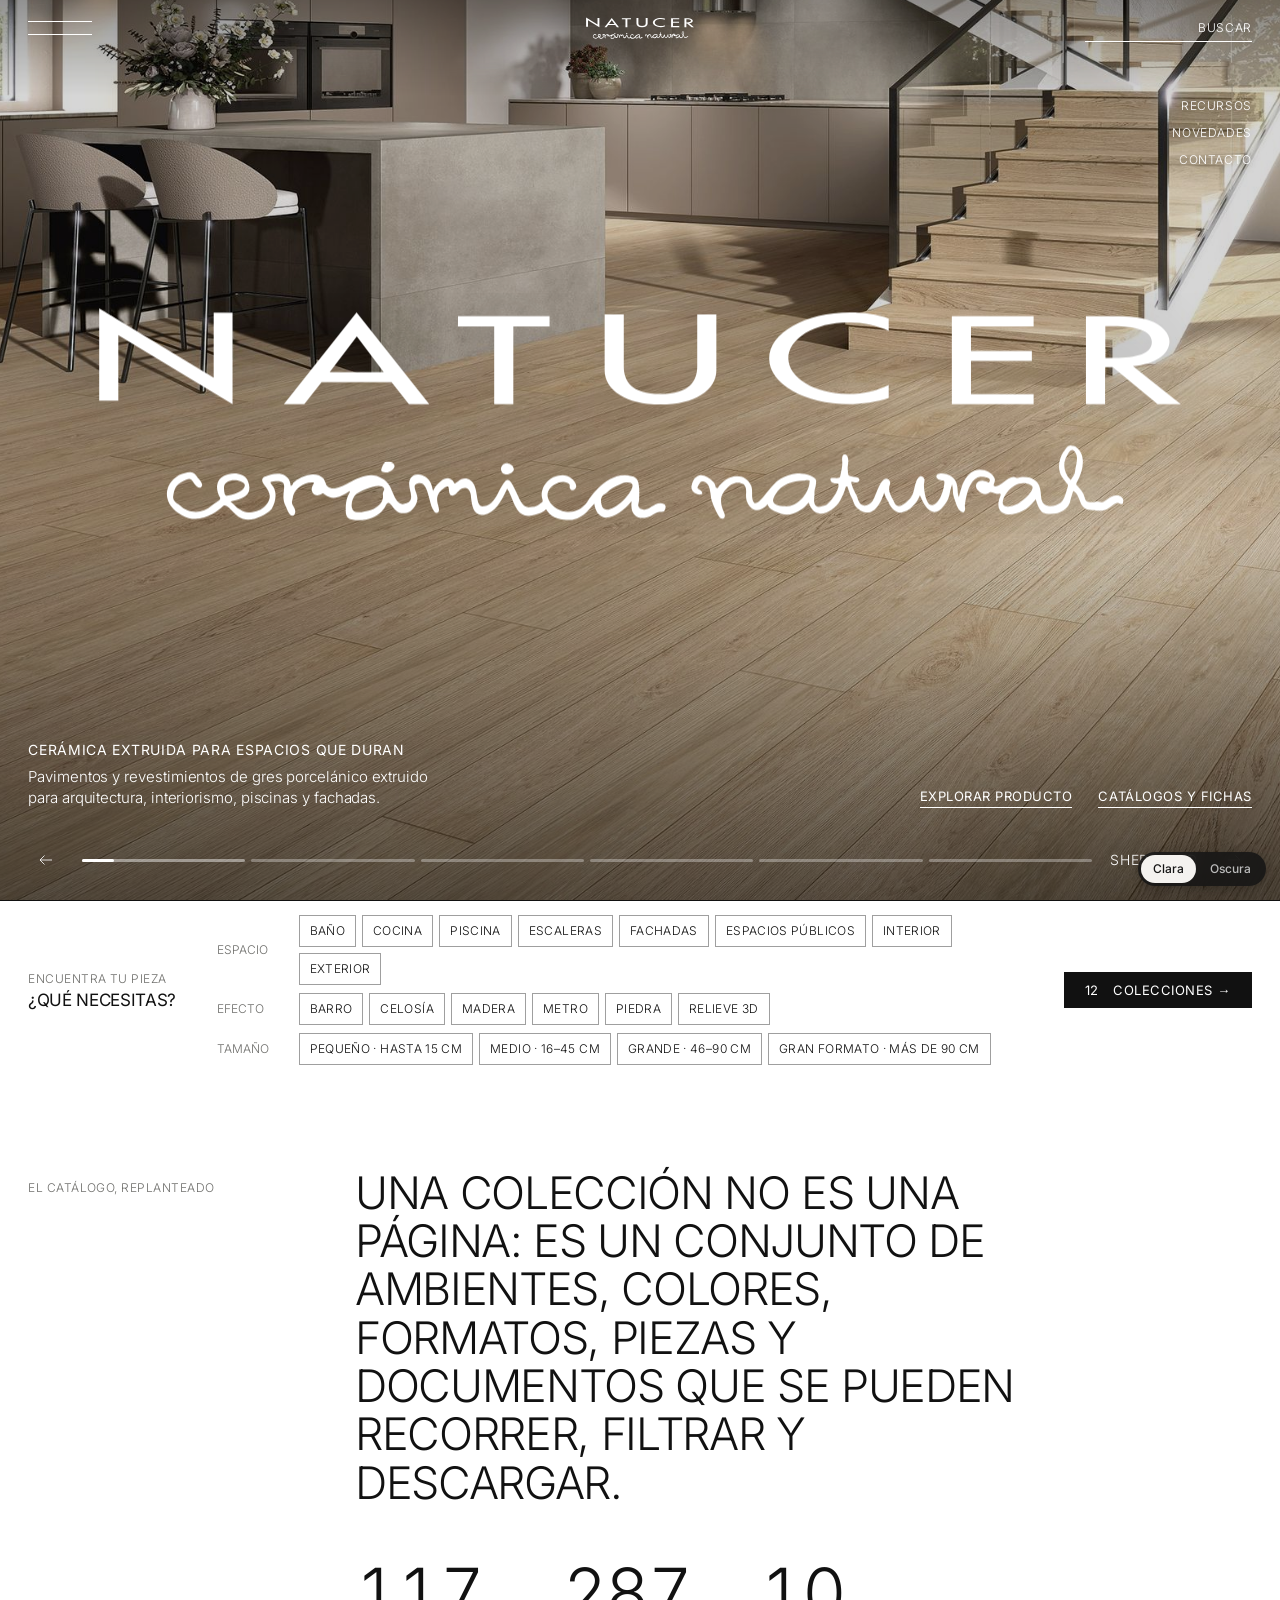
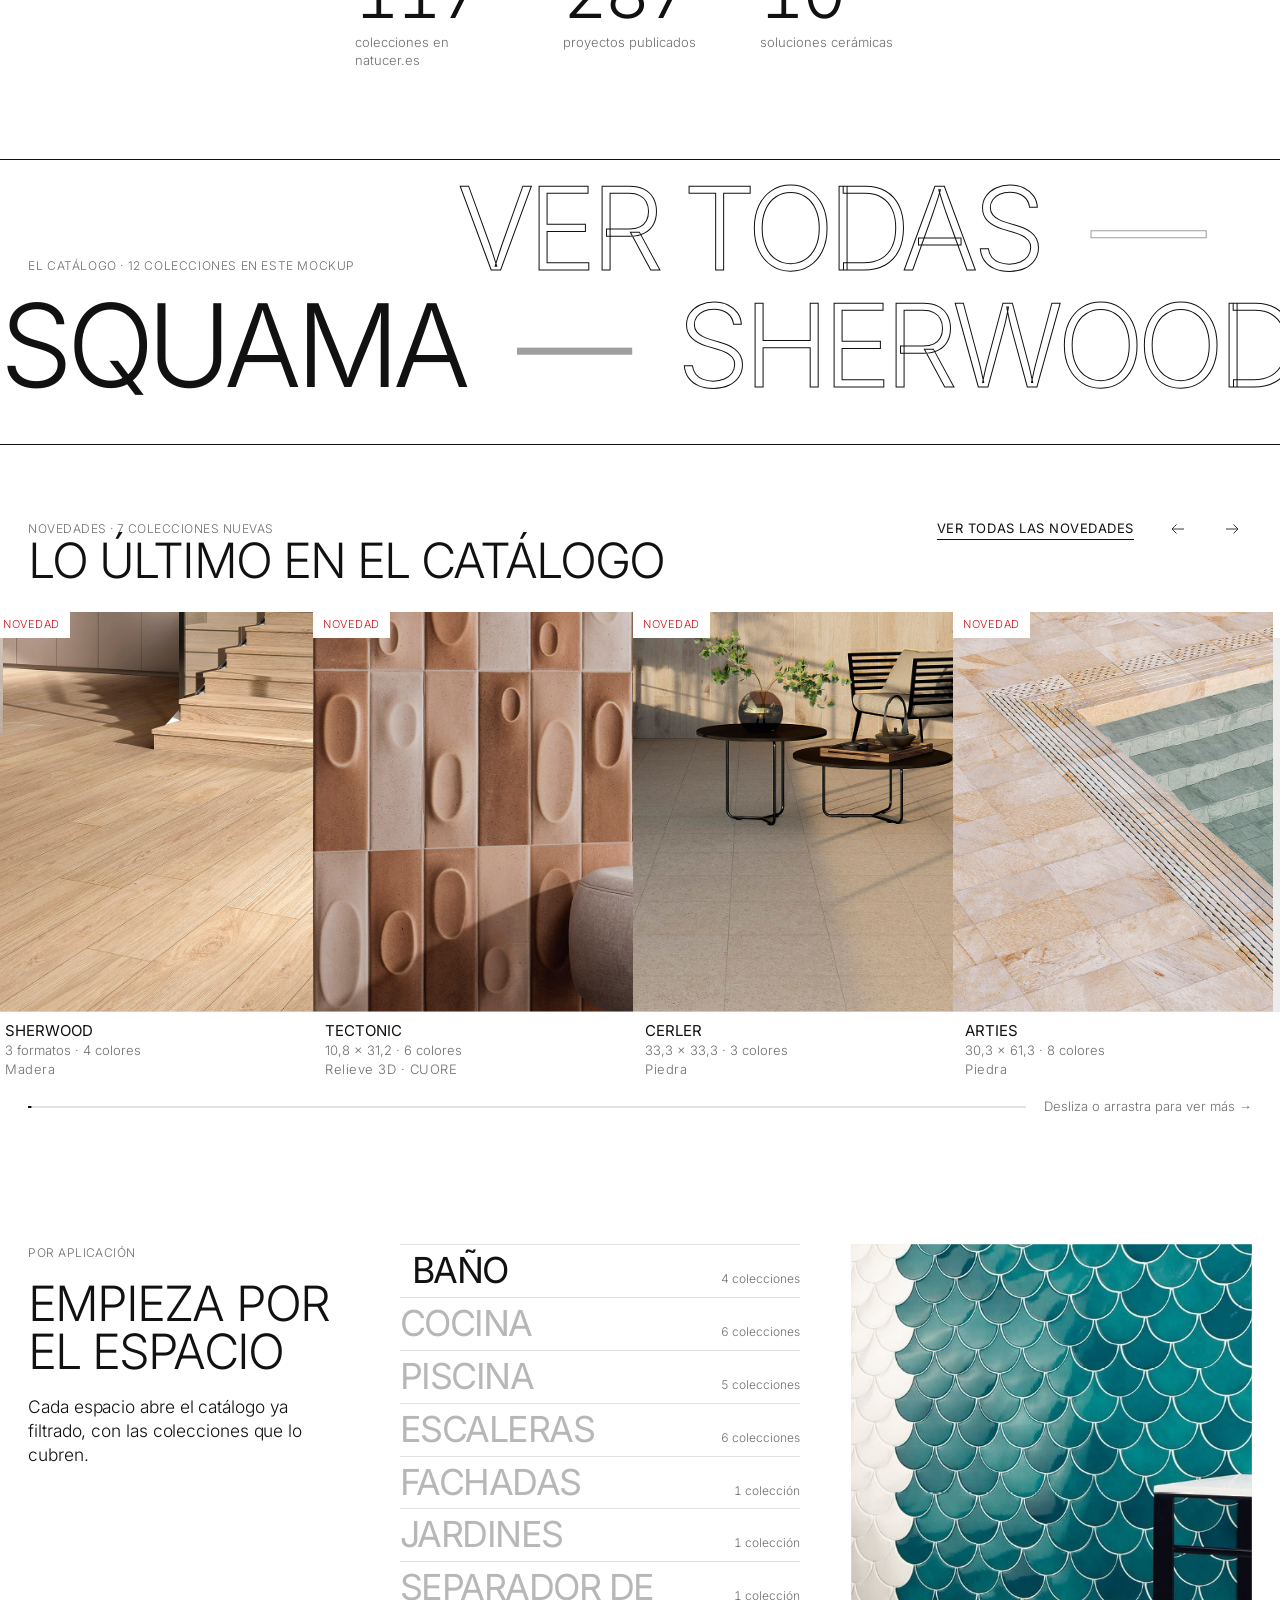
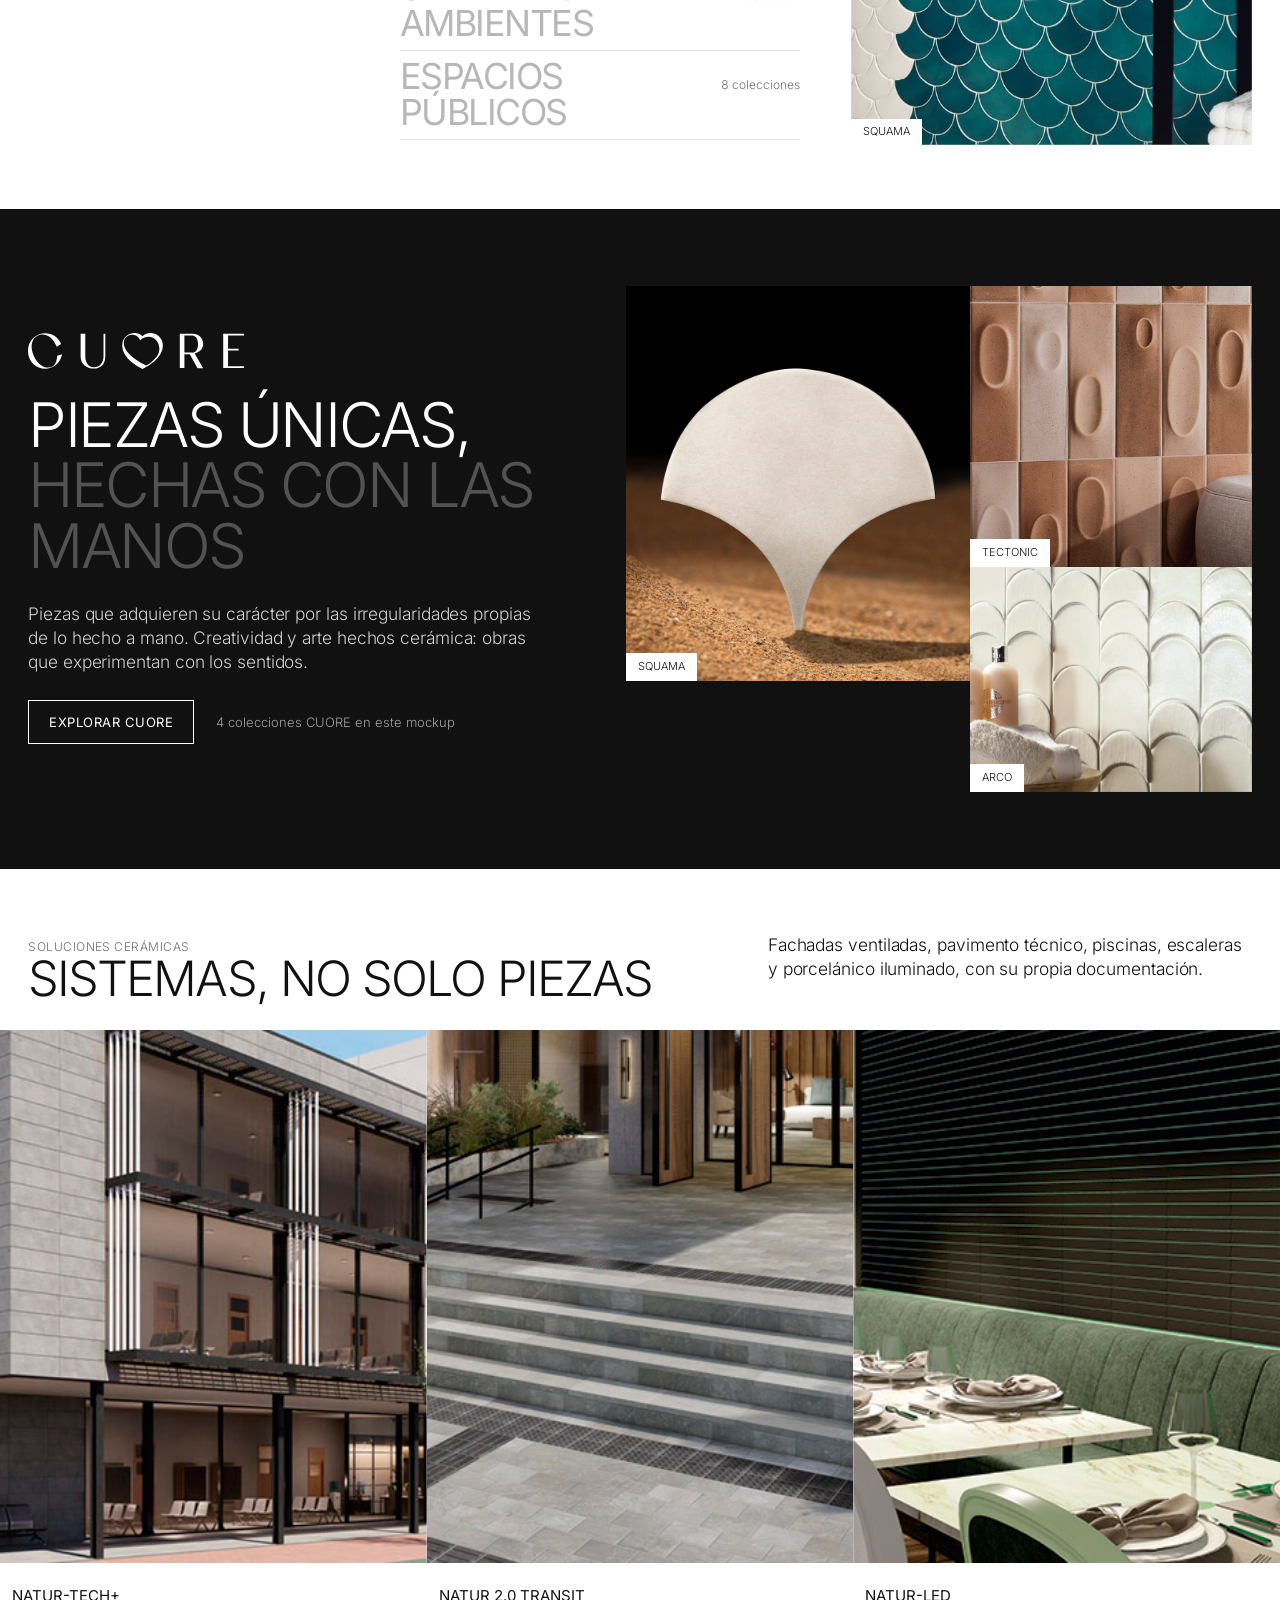
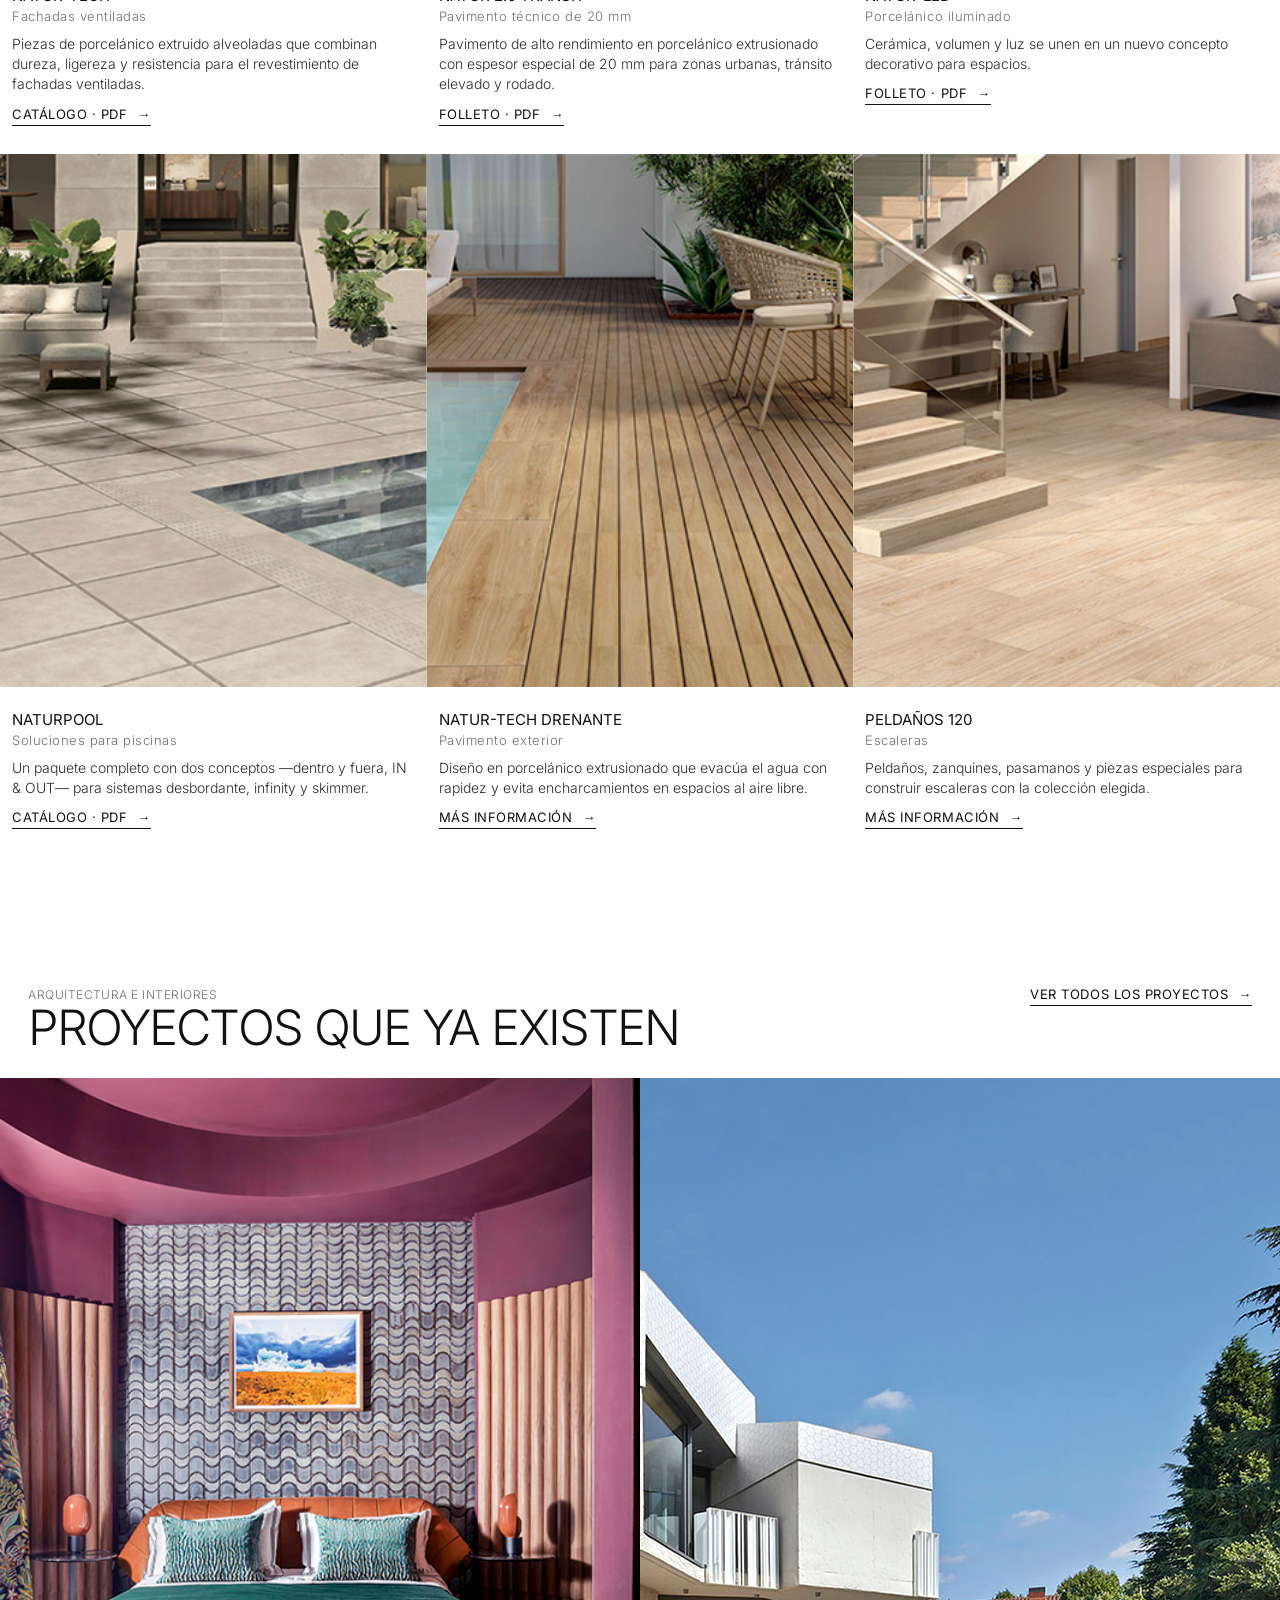
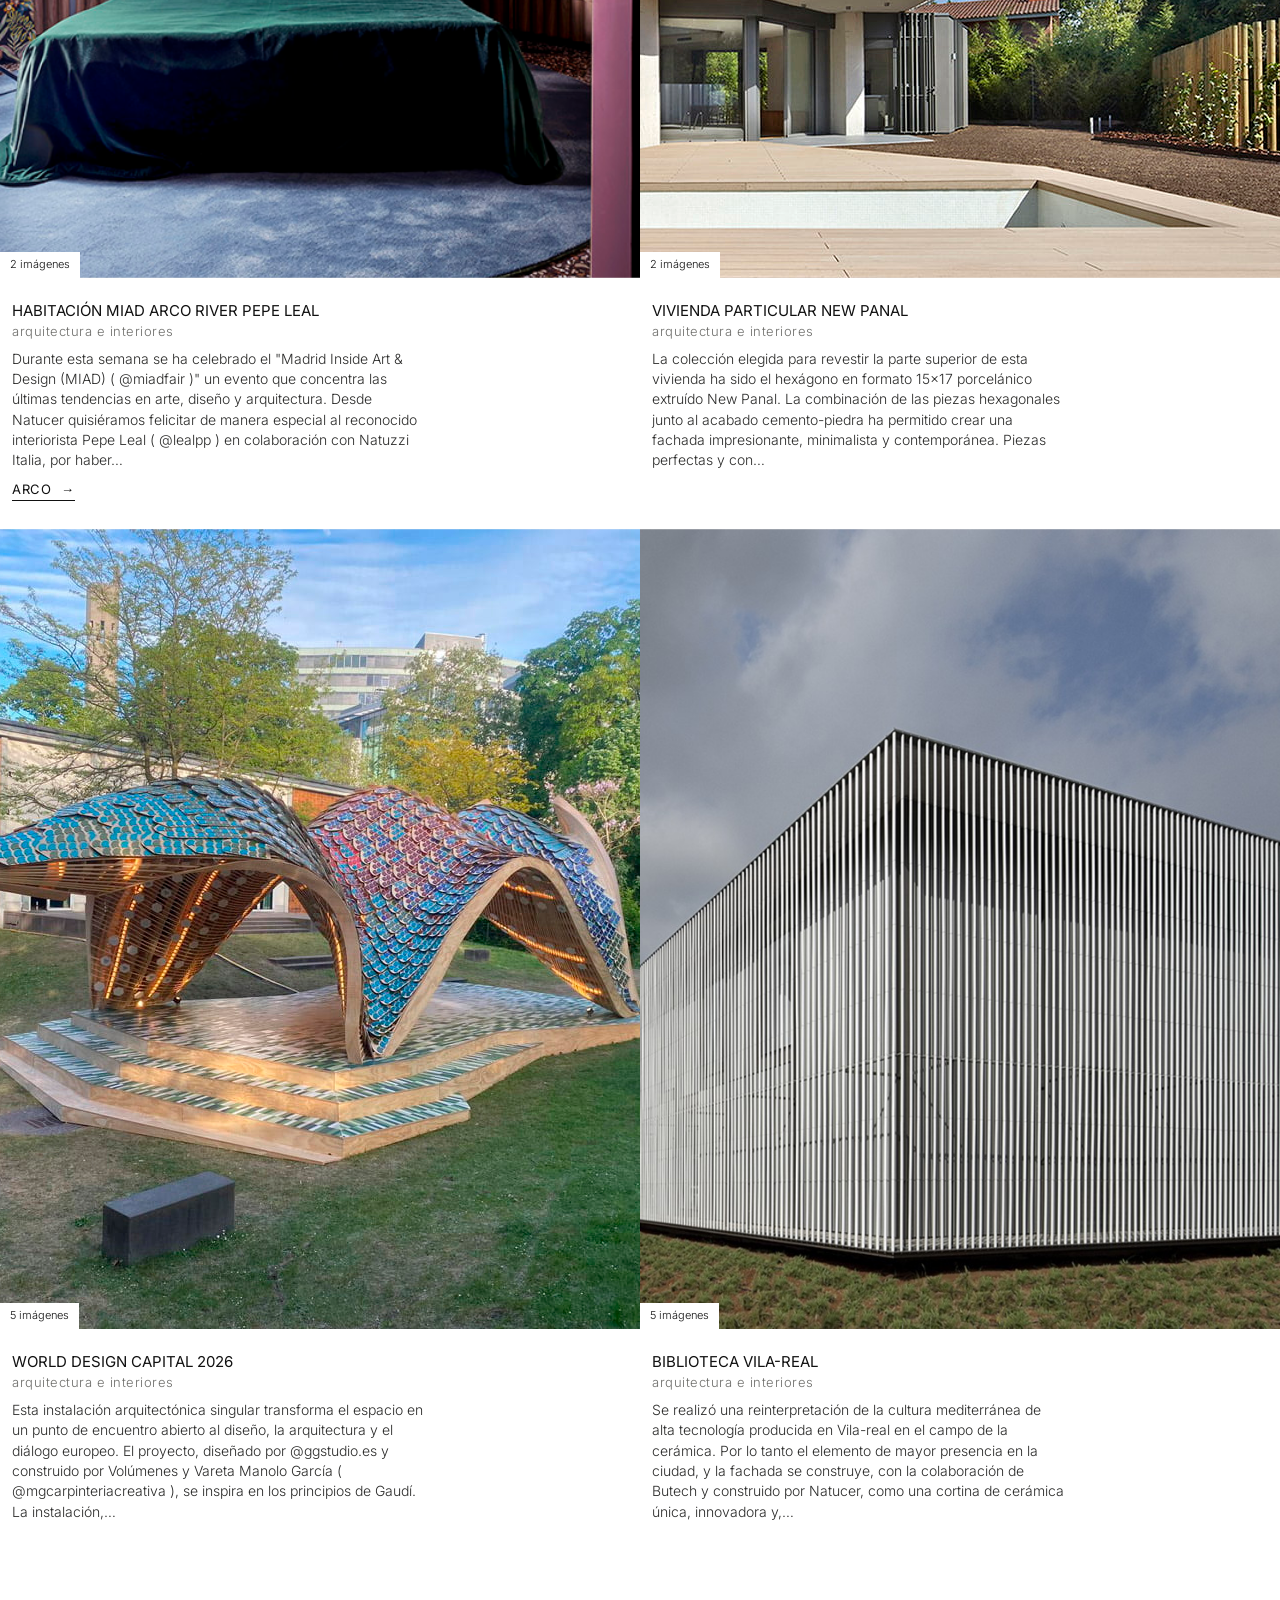
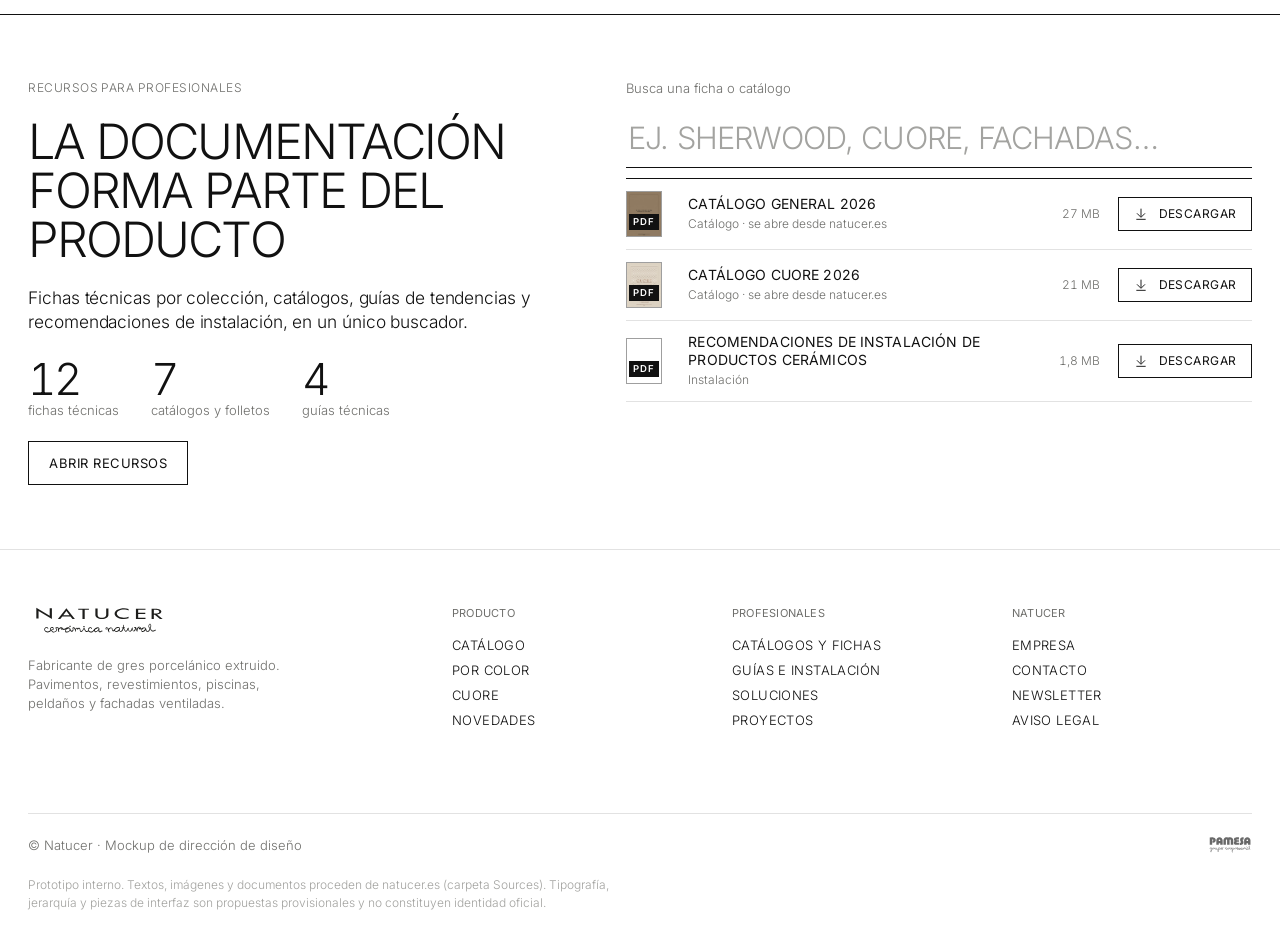
==== commit 0b138704: "Añadir versión oscura (Porsche x Abysm) en /oscura y selector de versión Co-authored-by: Copilot <22" ====
--- a/index.html
+++ b/index.html
@@ -20,6 +20,10 @@
   <noscript>Este prototipo necesita JavaScript.</noscript>
   <script src="js/data.js"></script>
   <script src="js/app.js"></script>
+
+<!-- selector de versión: solo en la copia pública -->
+<style>.vswitch{position:fixed;z-index:700;right:14px;bottom:14px;display:flex;gap:2px;padding:3px;border-radius:999px;background:rgba(20,20,20,.86);backdrop-filter:blur(8px);font:500 12px/1 Inter,Arial,sans-serif;box-shadow:0 2px 12px rgba(0,0,0,.25)}.vswitch a{padding:8px 12px;border-radius:999px;color:#bbb;text-decoration:none}.vswitch a[aria-current]{background:#f4f2ef;color:#141414}.vswitch a:not([aria-current]):hover{color:#fff}@media(max-width:760px){.vswitch{right:auto;left:50%;transform:translateX(-50%);bottom:12px}}</style>
+<nav class="vswitch" aria-label="Versión del diseño"><a href="./" aria-current="page">Clara</a><a href="oscura/" >Oscura</a></nav>
 </body>
 </html>
 
